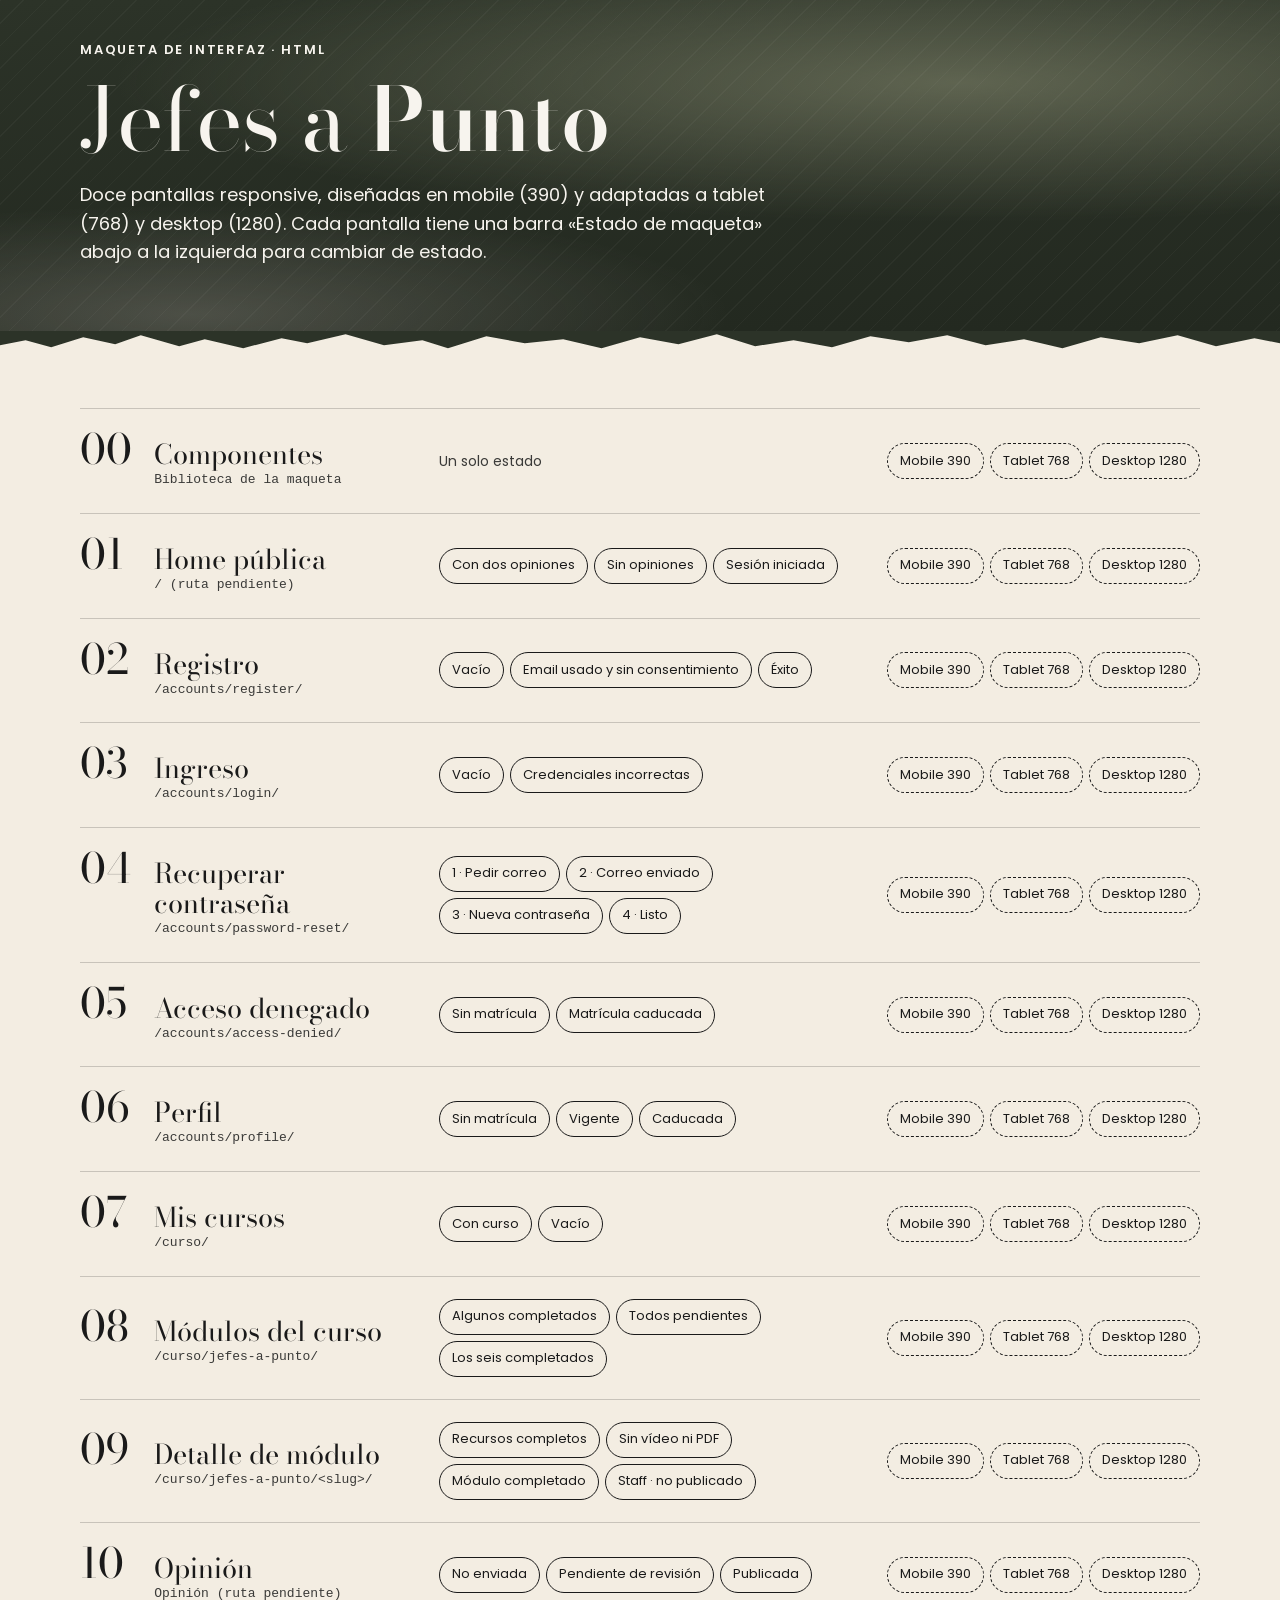
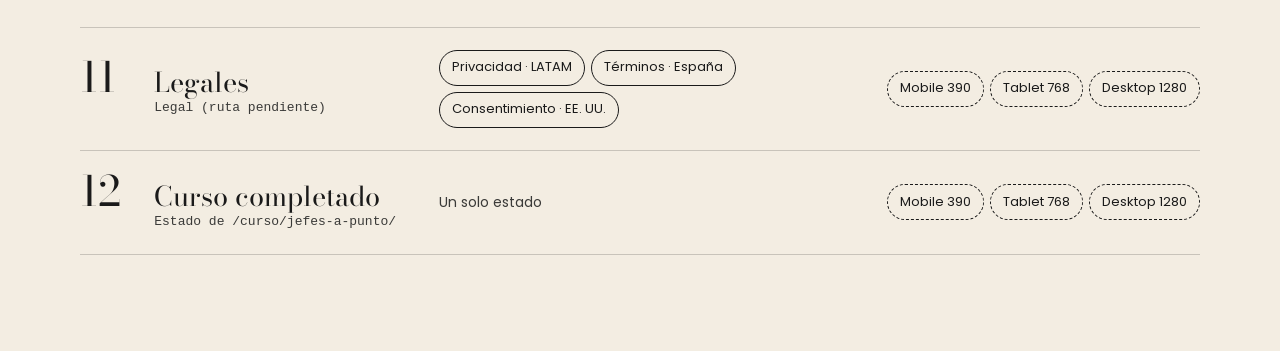
==== index.html @ 15de5e73 "maqueta inicial proyecto sumaclaridad" ====
<!doctype html>
<html lang="es">
<head>
  <meta charset="utf-8">
  <meta name="viewport" content="width=device-width, initial-scale=1">
  <title>Índice de maquetas · Jefes a Punto</title>
  <link rel="preconnect" href="https://fonts.googleapis.com">
  <link rel="preconnect" href="https://fonts.gstatic.com" crossorigin>
  <link rel="stylesheet" href="https://fonts.googleapis.com/css2?family=Bodoni+Moda:ital,opsz,wght@0,6..96,400;0,6..96,600;1,6..96,400&family=Poppins:wght@400;600&display=swap">
  <link rel="stylesheet" href="css/styles.css">
  <script src="js/app.js" defer></script>
</head>
<body>
  <main id="main">
    <section class="hero on-dark">
      <div class="hero__media" aria-hidden="true"></div>
      <div class="container" style="padding-block:40px 64px">
        <p class="eyebrow">Maqueta de interfaz · HTML</p>
        <h1 class="display display--l">Jefes a <span class="w600">Punto</span></h1>
        <p class="lead" style="margin-top:18px">Doce pantallas responsive, diseñadas en mobile (390) y adaptadas a tablet (768) y desktop (1280). Cada pantalla tiene una barra «Estado de maqueta» abajo a la izquierda para cambiar de estado.</p>
      </div>
    </section>
    <div class="tear" style="--from:var(--exhibicion);--to:var(--papel)" aria-hidden="true"></div>

    <section class="band band--tight band--papel" style="padding-bottom:96px">
      <div class="container">
        <ol class="idx-screens" id="screens"></ol>
      </div>
    </section>
  </main>

  <script>
    document.addEventListener('DOMContentLoaded', function () {
      var list = document.getElementById('screens');
      var widths = [['390', 'Mobile'], ['768', 'Tablet'], ['1280', 'Desktop']];
      list.innerHTML = window.JAP.SCREENS.map(function (s) {
        var states = s.states.map(function (st) {
          return '<a class="idx-chip" href="' + s.file + '?estado=' + st[0] + '">' + st[1] + '</a>';
        }).join('');
        var extra = (s.links || []).map(function (l) {
          return '<a class="idx-chip" href="' + s.file + l[0] + '">' + l[1] + '</a>';
        }).join('');
        var previews = widths.map(function (w) {
          return '<a class="idx-chip idx-chip--dev" href="preview.html?p=' + encodeURIComponent(s.file) + '&w=' + w[0] + '">' + w[1] + ' ' + w[0] + '</a>';
        }).join('');
        return '<li class="idx-screen">' +
          '<div class="idx-screen__head"><span class="idx-screen__num">' + s.n + '</span>' +
          '<div><h2 class="idx-screen__name"><a href="' + s.file + '">' + s.name + '</a></h2>' +
          '<p class="idx-screen__route" style="margin:0">' + s.route.replace(/</g, '&lt;') + '</p></div></div>' +
          '<div class="idx-links" aria-label="Estados">' + (states + extra || '<span class="meta">Un solo estado</span>') + '</div>' +
          '<div class="idx-links" aria-label="Vista por anchura">' + previews + '</div>' +
          '</li>';
      }).join('');
    });
  </script>
</body>
</html>
---- css/styles.css ----
/* ==========================================================================
   Jefes a Punto — maqueta de interfaz
   Mobile first: base 390 px (360 útiles) · tablet ≥768 px · desktop ≥1280 px
   ========================================================================== */

:root {
  /* Color (brief 3.2) */
  --papel: #F3EDE2;
  --granite: #8A8E73;
  --silver: #B5B7A9;
  --silk: #B7B1A9;
  --tinta: #1A1A1A;
  --tinta-suave: #3A3A38;
  --exhibicion: #2C3328;
  --blanco: #F7F4EE;

  /* Tipo: display serif de alto contraste + Poppins. Bodoni Moda sustituye a Erotique si no está instalada. */
  --f-display: "Erotique", "Bodoni Moda", "Didot", "Bodoni 72", serif;
  --f-ui: "Poppins", system-ui, -apple-system, "Segoe UI", sans-serif;

  --max: 1120px;
  --gutter: 15px;
  --measure: 65ch;
  --radius: 14px;
  --radius-lg: 22px;

  /* Borde de papel rasgado (separador de bandas) */
  --tear-path: polygon(0 14px, 2% 9px, 4% 16px, 6.5% 6px, 9% 13px, 11% 4px, 14% 15px, 16% 8px, 19% 17px, 22% 7px, 24% 12px, 27% 3px, 30% 14px, 33% 9px, 35% 17px, 38% 5px, 41% 12px, 44% 8px, 47% 17px, 50% 6px, 53% 13px, 56% 3px, 59% 15px, 62% 9px, 65% 16px, 68% 5px, 71% 11px, 74% 4px, 77% 14px, 80% 8px, 83% 17px, 86% 6px, 89% 12px, 92% 4px, 95% 15px, 98% 7px, 100% 12px, 100% 100%, 0 100%);

  /* Lámina de papel rasgado en los cuatro lados (menú) */
  --paper-path: polygon(0% 1.5%, 5% 0.4%, 9% 1.8%, 14% 0.2%, 20% 1.2%, 26% 0%, 31% 1.6%, 37% 0.5%, 43% 1.4%, 50% 0.1%, 56% 1.7%, 62% 0.6%, 68% 1.3%, 74% 0%, 80% 1.5%, 86% 0.3%, 92% 1.6%, 97% 0.4%, 100% 1.2%, 98.5% 6%, 100% 11%, 98% 17%, 99.6% 23%, 98.2% 30%, 100% 37%, 98.6% 44%, 99.8% 51%, 98% 58%, 99.5% 65%, 98.4% 72%, 100% 79%, 98.2% 86%, 99.7% 93%, 98.8% 98.6%, 95% 99.4%, 89% 100%, 83% 98.6%, 77% 99.8%, 70% 98.8%, 64% 100%, 57% 98.7%, 51% 99.7%, 45% 98.5%, 38% 100%, 32% 98.9%, 25% 99.6%, 19% 98.4%, 12% 100%, 6% 98.8%, 0% 99.5%, 1.4% 93%, 0% 87%, 1.8% 80%, 0.3% 73%, 1.5% 66%, 0% 59%, 1.7% 52%, 0.4% 45%, 1.6% 38%, 0% 31%, 1.3% 24%, 0.2% 17%, 1.8% 10%, 0.5% 5%);
}

@media (min-width: 768px) { :root { --gutter: 32px; } }
@media (min-width: 1280px) { :root { --gutter: 48px; } }

/* ---------- Base ---------- */

*, *::before, *::after { box-sizing: border-box; }
html { -webkit-text-size-adjust: 100%; scroll-behavior: smooth; }
body {
  margin: 0;
  font-family: var(--f-ui);
  font-size: 16px;
  line-height: 1.6;
  color: var(--tinta);
  background: var(--papel);
  -webkit-font-smoothing: antialiased;
  text-rendering: optimizeLegibility;
}
body.is-locked { overflow: hidden; }
img, svg { display: block; max-width: 100%; }
a { color: inherit; text-underline-offset: 4px; }
[hidden] { display: none !important; }
h1, h2, h3, h4 { margin: 0; font-weight: 400; }
p { margin: 0 0 1em; }
p:last-child { margin-bottom: 0; }
ul, ol { margin: 0; padding: 0; }
button, input, select, textarea { font: inherit; color: inherit; }
strong { font-weight: 600; }

:focus-visible { outline: 3px solid var(--tinta); outline-offset: 3px; border-radius: 4px; }
.on-dark :focus-visible { outline-color: var(--blanco); }
h1[tabindex="-1"]:focus { outline: none; }

.sr-only {
  position: absolute !important; width: 1px; height: 1px; padding: 0; margin: -1px;
  overflow: hidden; clip: rect(0 0 0 0); white-space: nowrap; border: 0;
}

.skip-link {
  position: absolute; left: 12px; top: -120px; z-index: 300;
  background: var(--tinta); color: var(--blanco); padding: 12px 18px;
  border-radius: 10px; font-weight: 600; text-decoration: none;
}
.skip-link:focus { top: 12px; }

.container { width: min(100% - 2 * var(--gutter), var(--max)); margin-inline: auto; }
.container--narrow { --max: 480px; }
.container--text { --max: 760px; }

/* ---------- Tipografía ---------- */

.display {
  font-family: var(--f-display);
  font-weight: 400;
  line-height: .95;
  letter-spacing: -.005em;
  font-optical-sizing: auto;
}
.display--xl { font-size: clamp(3.4rem, 18.5vw, 5.5rem); line-height: .92; }
.nowrap { white-space: nowrap; }
.display--l { font-size: clamp(2.5rem, 11.5vw, 3.25rem); line-height: 1; }
.display--m { font-size: clamp(2.1rem, 9vw, 2.6rem); line-height: 1.05; }
.display--s { font-size: 1.6rem; line-height: 1.15; }
.display .w600, .display strong { font-weight: 600; }

@media (max-width: 767px) {
  .display--fit { font-size: clamp(2.6rem, 14.5vw, 4.5rem); }
}
@media (min-width: 768px) {
  .display--xl { font-size: 7.25rem; }
  .display--l { font-size: 4.25rem; }
  .display--m { font-size: 3.25rem; }
  .display--s { font-size: 1.9rem; }
}
@media (min-width: 1280px) {
  .display--xl { font-size: 10.5rem; }
  .display--l { font-size: 5.5rem; }
  .display--m { font-size: 4rem; }
}

.eyebrow {
  display: block;
  font-size: 13px; font-weight: 600; letter-spacing: .14em; text-transform: uppercase;
  margin-bottom: 14px;
}
.lead { font-size: 17px; line-height: 1.6; max-width: var(--measure); }
@media (min-width: 768px) { .lead { font-size: 18px; } }
.meta { font-size: 14px; color: var(--tinta-suave); }
.on-dark .meta { color: rgba(247, 244, 238, .82); }
.prose { max-width: var(--measure); }
.prose p { margin-bottom: 1.1em; }
.prose h3 { font-weight: 600; font-size: 18px; margin: 1.6em 0 .5em; }

/* ---------- Bandas ---------- */

.band { padding-block: 56px; }
.band--tight { padding-block: 32px; }
@media (min-width: 768px) { .band { padding-block: 80px; } .band--tight { padding-block: 40px; } }
@media (min-width: 1280px) { .band { padding-block: 112px; } .band--tight { padding-block: 48px; } }
.band--papel { background: var(--papel); }
.band--granite { background: var(--granite); }
.band--silk { background: var(--silk); }
.band--silver { background: var(--silver); }
.band--dark { background: var(--exhibicion); color: var(--blanco); }

.tear { position: relative; z-index: 1; height: 24px; margin-bottom: -1px; background: var(--from, var(--papel)); pointer-events: none; }
.tear::after { content: ""; position: absolute; inset: 0 0 -2px; background: var(--to, var(--papel)); clip-path: var(--tear-path); }
@media (min-width: 768px) { .tear { height: 30px; } }

.section-head { margin-bottom: 32px; display: grid; gap: 12px; }
.section-head--center { text-align: center; justify-items: center; }
.section-head--center .lead { margin-inline: auto; }
@media (min-width: 1280px) { .section-head { margin-bottom: 56px; } }

/* ---------- Cabecera ---------- */

.site-header { background: var(--papel); color: var(--tinta); position: relative; z-index: 20; }
.site-header--dark { background: var(--exhibicion); color: var(--blanco); }
.site-header__inner { display: flex; align-items: center; justify-content: space-between; gap: 16px; min-height: 68px; }

.brand {
  display: inline-flex; align-items: center; gap: 10px; min-height: 44px;
  text-decoration: none; font-family: var(--f-display); font-size: 1.4rem; line-height: 1; margin: 0;
}
.brand__mark {
  width: 32px; height: 32px; border-radius: 50%; border: 1px solid currentColor;
  display: grid; place-items: center; font-size: 1.05rem; font-weight: 600;
}

.site-nav { display: none; }
.site-nav__list { display: flex; align-items: center; gap: 4px; list-style: none; }
.site-nav__link {
  display: inline-flex; align-items: center; min-height: 44px; padding: 0 14px;
  font-size: 15px; text-decoration: none; border-radius: 10px;
}
.site-nav__link:hover { text-decoration: underline; text-underline-offset: 8px; text-decoration-thickness: 1px; }
.site-nav__link[aria-current="page"] { font-weight: 600; text-decoration: underline; text-underline-offset: 8px; text-decoration-thickness: 1px; }
.site-nav__link--cta { background: var(--tinta); color: var(--blanco); font-weight: 600; padding: 0 20px; margin-left: 8px; }
.site-nav__link--cta:hover { text-decoration: none; background: var(--tinta-suave); }
.site-header--dark .site-nav__link--cta { background: var(--blanco); color: var(--tinta); }

.menu-toggle {
  display: inline-flex; align-items: center; gap: 10px; min-height: 44px; padding: 0 16px;
  border: 1px solid currentColor; border-radius: 999px; background: transparent;
  font-size: 15px; font-weight: 600; cursor: pointer;
}
.menu-toggle__icon { width: 18px; height: 9px; border-top: 1.5px solid currentColor; border-bottom: 1.5px solid currentColor; }

@media (min-width: 768px) {
  .site-nav { display: block; }
  .menu-toggle { display: none; }
}

/* ---------- Lámina (menú y módulos) ---------- */

.sheet {
  position: fixed; inset: 0; z-index: 100;
  background: var(--silver);
  display: flex; align-items: stretch; justify-content: center;
  padding: 6px;
  animation: sheet-in .22s ease-out;
}
@keyframes sheet-in { from { opacity: 0; transform: translateY(8px); } to { opacity: 1; transform: none; } }
@media (prefers-reduced-motion: reduce) { .sheet { animation: none; } }

.sheet__paper {
  width: 100%; max-width: 460px; display: flex;
  background: var(--papel); clip-path: var(--paper-path);
  padding: 20px 16px;
}
.sheet__inner {
  flex: 1; overflow-y: auto;
  border: 1px solid var(--tinta); border-radius: 30px;
  padding: 10px 20px 28px;
  display: flex; flex-direction: column; align-items: center; text-align: center;
}
.sheet__inner--left { align-items: stretch; }
.sheet__close {
  align-self: center; flex: none;
  width: 48px; height: 48px; display: grid; place-items: center;
  border: 0; border-radius: 50%; background: transparent; cursor: pointer; margin-bottom: 12px;
}
.sheet__divider {
  display: flex; align-items: center; gap: 14px; width: 100%;
  font-family: var(--f-display); font-size: 1.2rem; margin: 22px 0 6px;
}
.sheet__divider::before, .sheet__divider::after { content: ""; flex: 1; height: 1px; background: var(--tinta); }
.sheet__user { font-size: 14px; color: var(--tinta-suave); margin: 0; }
.sheet__sub { font-size: 14px; color: var(--tinta-suave); text-align: center; margin: 0 0 8px; }
.sheet-list { list-style: none; width: 100%; display: grid; gap: 2px; margin-top: 16px; }
.sheet-link {
  display: flex; align-items: center; justify-content: center; gap: 14px; min-height: 60px;
  text-decoration: none; font-family: var(--f-display); font-size: 1.9rem; line-height: 1.1;
}
.sheet-list li:nth-child(even) .sheet-link { flex-direction: row-reverse; }
.sheet-link__pill { flex: none; width: 46px; height: 28px; border-radius: 999px; background: var(--c, var(--granite)); }
.sheet-link[aria-current="page"] span:last-child { text-decoration: underline; text-underline-offset: 8px; text-decoration-thickness: 1px; }
.sheet__foot { margin-top: auto; padding-top: 28px; font-size: 15px; }
.sheet__foot a { display: inline-flex; align-items: center; min-height: 44px; }

.sheet-mods { list-style: none; display: grid; gap: 4px; margin-top: 12px; text-align: left; }
.sheet-mod {
  display: grid; grid-template-columns: 46px 1fr auto; gap: 12px; align-items: center;
  min-height: 64px; padding: 8px 12px; border-radius: 16px; text-decoration: none;
}
.sheet-mod:hover { background: rgba(138, 142, 115, .2); }
.sheet-mod[aria-current="page"] { background: var(--tinta); color: var(--blanco); }
.sheet-mod__num { font-family: var(--f-display); font-size: 1.7rem; line-height: 1; }
.sheet-mod__title { font-size: 15px; line-height: 1.35; }
.sheet-mod__here { display: block; font-size: 13px; font-weight: 600; letter-spacing: .08em; text-transform: uppercase; opacity: .85; }
.status-dot {
  width: 28px; height: 28px; border-radius: 50%; border: 1px solid currentColor;
  display: grid; place-items: center;
}
.status-dot--done { background: var(--granite); border-color: var(--granite); color: var(--tinta); }

@media (min-width: 768px) {
  .sheet { background: rgba(44, 51, 40, .62); align-items: center; padding: 32px; }
  .sheet__paper { max-height: calc(100dvh - 64px); padding: 24px 20px; }
}

/* ---------- Segmentado (idioma, ámbito, pestañas) ---------- */

.segmented { display: inline-flex; gap: 2px; padding: 3px; border: 1px solid currentColor; border-radius: 999px; }
.segmented__btn {
  min-width: 52px; min-height: 44px; padding: 0 16px; border: 0; border-radius: 999px;
  background: transparent; font-size: 14px; font-weight: 600; cursor: pointer;
}
.segmented__btn[aria-pressed="true"] { background: var(--tinta); color: var(--blanco); }
.on-dark .segmented__btn[aria-pressed="true"] { background: var(--blanco); color: var(--tinta); }

.tabs { display: flex; flex-wrap: wrap; gap: 8px; }
.tab {
  display: inline-flex; align-items: center; min-height: 44px; padding: 0 18px;
  border: 1px solid var(--tinta); border-radius: 999px; background: transparent;
  font-size: 14px; font-weight: 600; text-decoration: none; cursor: pointer;
}
.tab[aria-pressed="true"] { background: var(--tinta); color: var(--blanco); }

/* ---------- Botones ---------- */

.btn {
  display: inline-flex; align-items: center; justify-content: center; gap: 10px;
  min-height: 52px; padding: 12px 26px;
  border: 1px solid transparent; border-radius: 10px;
  font: 600 15px/1.2 var(--f-ui); letter-spacing: .01em; text-decoration: none; text-align: center;
  cursor: pointer; transition: background-color .15s, color .15s, transform .15s;
}
.btn:active { transform: translateY(1px); }
.btn--primary { background: var(--tinta); color: var(--blanco); }
.btn--primary:hover { background: var(--tinta-suave); }
.btn--secondary { background: var(--granite); color: var(--tinta); }
.btn--secondary:hover { background: #7d816a; }
.btn--outline { background: transparent; color: var(--tinta); border-color: var(--tinta); }
.btn--outline:hover { background: var(--tinta); color: var(--blanco); }
.btn--light { background: var(--blanco); color: var(--tinta); }
.btn--light:hover { background: var(--papel); }
.btn--outline-light { background: transparent; color: var(--blanco); border-color: var(--blanco); }
.btn--outline-light:hover { background: var(--blanco); color: var(--tinta); }
.btn--sm { min-height: 44px; padding: 8px 18px; font-size: 14px; }
.btn--block { width: 100%; }
.btn:disabled, .btn[aria-disabled="true"] {
  background: var(--silver); color: rgba(26, 26, 26, .5); border-color: transparent;
  cursor: not-allowed; transform: none;
}

.btn-row { display: flex; flex-direction: column; gap: 12px; }
.btn-row .btn { width: 100%; }
@media (min-width: 768px) {
  .btn-row { flex-direction: row; flex-wrap: wrap; }
  .btn-row .btn { width: auto; }
}

.link-btn {
  display: inline-flex; align-items: center; min-height: 44px; padding: 0;
  border: 0; background: none; font-weight: 600; text-decoration: underline; cursor: pointer;
}

/* ---------- Badges ---------- */

.badge {
  display: inline-flex; align-items: center; gap: 7px; padding: 4px 12px 4px 10px;
  border: 1px solid transparent; border-radius: 999px;
  font: 600 13px/1.4 var(--f-ui); white-space: nowrap; color: var(--tinta);
}
.badge::before { content: ""; width: 8px; height: 8px; border-radius: 50%; background: currentColor; flex: none; }

.badge--vigente { background: var(--granite); }
.badge--caducada { background: var(--silk); }
.badge--caducada::before { background: transparent; border: 1.5px solid currentColor; width: 9px; height: 9px; }
.badge--sin-acceso { background: var(--silver); }
.badge--sin-acceso::before { width: 10px; height: 2px; border-radius: 1px; }
.badge--completado { background: var(--tinta); color: var(--blanco); }
.badge--completado::before {
  width: 10px; height: 6px; border-radius: 0; background: none;
  border: solid currentColor; border-width: 0 0 2px 2px; transform: rotate(-45deg) translate(1px, -1px);
}
.badge--pendiente { background: transparent; border-color: var(--tinta-suave); }
.badge--pendiente::before { background: transparent; border: 1.5px solid currentColor; }
.badge--no-publicado { background: transparent; border: 1px dashed var(--tinta); }
.badge--no-publicado::before { width: 10px; height: 2px; border-radius: 1px; }
.badge--en-revision { background: var(--silk); }
.badge--en-revision::before { background: conic-gradient(currentColor 0 50%, transparent 0); border: 1.5px solid currentColor; }
.badge--publicada { background: var(--granite); }
.badge--publicada::before {
  width: 10px; height: 6px; border-radius: 0; background: none;
  border: solid currentColor; border-width: 0 0 2px 2px; transform: rotate(-45deg) translate(1px, -1px);
}
.on-dark .badge--pendiente { color: var(--blanco); border-color: rgba(247, 244, 238, .7); }
.on-dark .badge--completado { background: var(--blanco); color: var(--tinta); }
.on-dark .badge--no-publicado { color: var(--blanco); border-color: var(--blanco); }

/* ---------- Formularios ---------- */

.field { display: grid; gap: 6px; margin-bottom: 22px; }
.field > label, .field__label { font-weight: 600; font-size: 15px; }
.optional { font-weight: 400; color: var(--tinta-suave); }
.field__help { font-size: 14px; color: var(--tinta-suave); margin: 0; }
.field__error {
  display: flex; gap: 8px; align-items: flex-start; margin: 2px 0 0;
  font-size: 14px; font-weight: 600; color: var(--tinta);
}
.field__error::before {
  content: "!"; flex: none; width: 20px; height: 20px; margin-top: 1px; border-radius: 50%;
  background: var(--tinta); color: var(--blanco); font-size: 12px; display: grid; place-items: center;
}

.input {
  width: 100%; min-height: 50px; padding: 12px 14px;
  background: var(--blanco); border: 1px solid var(--granite); border-radius: 10px;
  font-size: 16px; line-height: 1.4;
}
.input:hover { border-color: var(--tinta-suave); }
.input:focus-visible { outline: 3px solid var(--tinta); outline-offset: 1px; border-color: var(--tinta); }
.input:disabled { background: var(--papel); color: var(--tinta-suave); cursor: not-allowed; }
textarea.input { min-height: 160px; resize: vertical; }
.input--select {
  appearance: none; -webkit-appearance: none; padding-right: 42px; cursor: pointer;
  background-image: url("data:image/svg+xml,%3Csvg xmlns='http://www.w3.org/2000/svg' width='14' height='9' fill='none' stroke='%231A1A1A' stroke-width='1.5'%3E%3Cpath d='M1 1l6 6 6-6'/%3E%3C/svg%3E");
  background-repeat: no-repeat; background-position: right 16px center;
}
.field--error .input { border: 2px solid var(--tinta); background-color: #fff; }

.phone { display: grid; grid-template-columns: 150px 1fr; gap: 8px; }
.password { position: relative; }
.password .input { padding-right: 96px; }
.password__toggle {
  position: absolute; right: 4px; top: 50%; transform: translateY(-50%);
  min-height: 44px; min-width: 44px; padding: 0 14px; border: 0; border-radius: 8px;
  background: transparent; font-size: 14px; font-weight: 600; text-decoration: underline; cursor: pointer;
}

.check { display: flex; gap: 14px; align-items: flex-start; min-height: 44px; padding: 8px 0; cursor: pointer; font-size: 15px; }
.check input {
  appearance: none; -webkit-appearance: none; flex: none; margin: 1px 0 0;
  width: 26px; height: 26px; border: 1.5px solid var(--tinta); border-radius: 7px;
  background: var(--blanco); display: grid; place-items: center; cursor: pointer;
}
.check input:checked { background: var(--tinta); }
.check input:checked::after {
  content: ""; width: 7px; height: 12px; border: solid var(--blanco); border-width: 0 2px 2px 0;
  transform: translateY(-1px) rotate(45deg);
}
.field--error .check input { border-width: 2.5px; }

.form-actions { margin-top: 30px; display: grid; gap: 12px; }
.note {
  display: flex; gap: 12px; align-items: flex-start;
  font-size: 14px; color: var(--tinta-suave); margin-top: 16px;
}
.note::before {
  content: "i"; flex: none; width: 22px; height: 22px; border-radius: 50%;
  border: 1px solid currentColor; display: grid; place-items: center;
  font-family: var(--f-display); font-weight: 600; font-size: 14px; margin-top: 1px;
}
.note--box { background: var(--blanco); border-radius: var(--radius); padding: 14px 16px; border: 1px solid rgba(26, 26, 26, .08); }

.alert {
  background: var(--blanco); border-radius: var(--radius); padding: 16px 18px;
  box-shadow: inset 4px 0 0 var(--tinta); margin-bottom: 24px; font-size: 15px;
}
.alert:focus { outline: 3px solid var(--tinta); outline-offset: 2px; }
.alert__title { font-weight: 600; margin-bottom: 6px; }
.alert ul { padding-left: 20px; display: grid; gap: 2px; }
.alert a { font-weight: 600; }

/* ---------- Mensaje de sistema ---------- */

.sysmsg { border-bottom: 1px solid rgba(26, 26, 26, .12); }
.sysmsg--success { background: var(--granite); }
.sysmsg--info { background: var(--silk); }
.sysmsg--error { background: var(--blanco); box-shadow: inset 4px 0 0 var(--tinta); }
.sysmsg__inner { display: flex; align-items: center; gap: 12px; padding-block: 10px; }
.sysmsg__icon {
  flex: none; width: 28px; height: 28px; border-radius: 50%;
  background: var(--tinta); color: var(--blanco); display: grid; place-items: center; font-weight: 600; font-size: 14px;
}
.sysmsg__text { flex: 1; margin: 0; font-size: 15px; }
.sysmsg__close {
  flex: none; width: 44px; height: 44px; border: 0; border-radius: 50%; background: transparent;
  display: grid; place-items: center; cursor: pointer;
}
.sysmsg__close svg { width: 18px; height: 18px; }

/* ---------- Marcadores de contenido pendiente ---------- */

.ph {
  position: relative; overflow: hidden; background: var(--ph-bg, var(--silk));
  display: flex; align-items: flex-end; justify-content: flex-start;
}
.ph::before {
  content: ""; position: absolute; inset: 0;
  background: repeating-linear-gradient(135deg, rgba(26, 26, 26, .06) 0 1px, transparent 1px 14px);
}
.ph__label, .ph-tag {
  position: relative; margin: 14px; padding: 4px 12px; border-radius: 999px;
  background: var(--blanco); color: var(--tinta); font-size: 13px; font-weight: 600;
}
.pending-tag {
  display: inline-flex; align-items: center; gap: 8px; padding: 4px 12px; border-radius: 999px;
  background: var(--silk); color: var(--tinta); font-size: 13px; font-weight: 600; margin-bottom: 14px;
}
.pending-tag::before { content: ""; width: 7px; height: 7px; border-radius: 50%; border: 1.5px solid currentColor; }
.skeleton { display: grid; gap: 12px; margin: 18px 0; }
.skeleton span { display: block; height: 10px; border-radius: 6px; background: var(--silver); opacity: .7; }
.skeleton span:nth-child(3n) { width: 82%; }
.skeleton span:nth-child(4n) { width: 64%; }

.mock-note {
  border: 1px dashed var(--tinta-suave); border-radius: 12px; padding: 10px 14px;
  font-size: 13px; color: var(--tinta-suave); background: rgba(247, 244, 238, .55); max-width: var(--measure);
}
.mock-note::before { content: "Nota de maqueta · "; font-weight: 600; }
.on-dark .mock-note { border-color: rgba(247, 244, 238, .6); color: var(--blanco); background: rgba(0, 0, 0, .16); }

/* ---------- Tarjetas genéricas ---------- */

.card {
  background: var(--blanco); border-radius: var(--radius-lg); padding: 22px;
  border: 1px solid rgba(26, 26, 26, .07);
}
@media (min-width: 768px) { .card { padding: 32px; } }
.card__head { display: flex; flex-wrap: wrap; align-items: center; justify-content: space-between; gap: 10px 16px; margin-bottom: 16px; }
.card__title { font-family: var(--f-display); font-size: 1.7rem; line-height: 1.1; }
@media (min-width: 768px) { .card__title { font-size: 2rem; } }
.stack > * + * { margin-top: var(--s, 24px); }

/* ---------- Home: portada ---------- */

.hero { position: relative; isolation: isolate; overflow: hidden; background: var(--exhibicion); color: var(--blanco); }
.hero__media, .finale__media { position: absolute; inset: 0; z-index: -1; }
.hero__media {
  background:
    radial-gradient(110% 70% at 75% 25%, rgba(138, 142, 115, .55), transparent 60%),
    radial-gradient(70% 55% at 15% 95%, rgba(183, 177, 169, .28), transparent 60%),
    linear-gradient(180deg, #2C3328 0%, #232920 100%);
}
.hero__media::after, .finale__media::after {
  content: ""; position: absolute; inset: 0;
  background: repeating-linear-gradient(135deg, rgba(247, 244, 238, .035) 0 1px, transparent 1px 16px);
}
.hero .ph-tag, .finale .ph-tag { position: absolute; right: var(--gutter); bottom: 8px; margin: 0; z-index: 1; opacity: .9; }

.hero__inner { display: grid; gap: 22px; padding-block: 8px 72px; }
.hero__meta {
  display: grid; grid-template-columns: 1fr 1fr; gap: 12px 16px; margin: 0;
  padding-top: 14px; border-top: 1px solid rgba(247, 244, 238, .28); font-size: 13px;
}
.hero__meta div { display: grid; }
.hero__meta dt { opacity: .78; }
.hero__meta dd { margin: 0; font-weight: 600; }
.hero__title { margin-top: 28px; }
.hero__title-line { display: block; }
.hero__lead { font-size: 17px; max-width: 34ch; margin: 0; }
.hero__hello { margin: 0; }
.hero__actions { margin-top: 8px; }

@media (min-width: 768px) {
  .hero__inner { padding-block: 16px 96px; gap: 28px; }
  .hero__meta { grid-template-columns: repeat(4, 1fr); }
  .hero__lead { font-size: 19px; }
}
@media (min-width: 1280px) {
  .hero__inner {
    grid-template-columns: 1fr 360px;
    grid-template-areas: "meta meta" "hello lead" "title title" "actions actions";
    padding-block: 24px 120px; column-gap: 48px;
  }
  .hero__meta { grid-area: meta; }
  .hero__hello { grid-area: hello; align-self: end; }
  .hero__lead { grid-area: lead; margin-top: 40px; }
  .hero__title { grid-area: title; margin-top: 0; }
  .hero__title-line { display: inline; }
  .hero__actions { grid-area: actions; }
}

/* ---------- Home: sobre el curso ---------- */

.about { display: grid; gap: 40px; }
.title-pill {
  display: inline-block; width: 1.1em; height: .62em; border-radius: 999px; vertical-align: .04em;
  background: var(--granite);
  background-image: repeating-linear-gradient(135deg, rgba(26, 26, 26, .12) 0 1px, transparent 1px 6px);
}
.about__text { margin-top: 24px; }
.facts {
  list-style: none; display: grid; grid-template-columns: 1fr 1fr; gap: 1px; margin-top: 32px;
  background: var(--silver); border: 1px solid var(--silver); border-radius: 18px; overflow: hidden;
}
.fact { background: var(--papel); padding: 18px 16px; display: grid; gap: 6px; align-content: start; }
.fact--wide { grid-column: 1 / -1; display: flex; align-items: center; gap: 16px; }
.fact__value { font-family: var(--f-display); font-size: 2.4rem; line-height: 1; }
.fact__label { font-size: 14px; line-height: 1.4; }
.arch {
  aspect-ratio: 4 / 5; width: min(100%, 300px); margin-inline: auto;
  border-radius: 999px 999px 22px 22px; --ph-bg: var(--granite);
}
@media (min-width: 768px) {
  .facts { grid-template-columns: repeat(4, 1fr); }
  .fact { padding: 22px 20px; }
}
@media (min-width: 1280px) {
  .about { grid-template-columns: 1.25fr .75fr; gap: 72px; align-items: center; }
  .arch { width: 100%; }
}

/* ---------- Home: cómo funciona ---------- */

.scroll {
  position: relative; border-radius: 22px; padding: 28px 20px;
  background: linear-gradient(100deg, var(--silk) 0%, var(--papel) 12%, var(--papel) 88%, var(--silk) 100%);
  box-shadow: 0 22px 44px -26px rgba(26, 26, 26, .6);
}
.steps { list-style: none; display: grid; }
.step { position: relative; display: grid; grid-template-columns: 52px 1fr; align-content: start; gap: 16px; padding-bottom: 28px; }
.step:last-child { padding-bottom: 0; }
.step:not(:last-child)::before {
  content: ""; position: absolute; left: 26px; top: 60px; bottom: 6px; border-left: 1px dashed var(--tinta);
}
.step__num {
  width: 52px; height: 52px; border-radius: 12px; background: var(--granite);
  display: grid; place-items: center; font-family: var(--f-display); font-size: 1.5rem;
}
.step__title { font-weight: 600; font-size: 17px; margin-bottom: 4px; font-family: var(--f-ui); }
.step__text { font-size: 15px; color: var(--tinta-suave); margin: 0; }
.step__foot { font-size: 13px; margin: 14px 0 0; padding-top: 8px; border-top: 1px solid rgba(26, 26, 26, .35); }
.step:first-child .step__foot { border-top: 2px solid var(--tinta); }

@media (min-width: 768px) {
  .scroll { padding: 36px 32px; }
  .steps { grid-template-columns: 1fr 1fr; gap: 32px 40px; }
  .step { padding-bottom: 0; }
  .step:not(:last-child)::before { display: none; }
}
@media (min-width: 1280px) {
  .scroll { padding: 44px 48px; }
  .steps { grid-template-columns: repeat(4, 1fr); gap: 32px; }
  .step { grid-template-columns: 1fr; gap: 14px; }
}

/* ---------- Lista editorial de módulos ---------- */

.exhibit-head { display: grid; gap: 18px; margin-bottom: 32px; }
.exhibit-head__text { max-width: 40ch; margin: 0; }
@media (min-width: 1280px) {
  .exhibit-head { grid-template-columns: 1fr 340px; align-items: end; margin-bottom: 64px; }
}

.module-list { list-style: none; border-top: 1px solid rgba(26, 26, 26, .2); }
.on-dark .module-list { border-color: rgba(247, 244, 238, .22); }
.module-row { border-bottom: 1px solid rgba(26, 26, 26, .2); }
.on-dark .module-row { border-color: rgba(247, 244, 238, .22); }
.module-row__link {
  display: grid; grid-template-columns: auto 1fr auto;
  grid-template-areas: "num head arrow" "num text arrow" "num badge arrow";
  column-gap: 16px; row-gap: 6px; align-items: center;
  padding: 22px 0; text-decoration: none;
}
.module-row__num { grid-area: num; align-self: start; min-width: 1.4em; font-family: var(--f-display); font-size: 2.6rem; line-height: .9; }
.module-row__head { grid-area: head; }
.module-row__title { display: block; font-size: 18px; line-height: 1.3; }
.module-row__sub { display: block; font-size: 13px; font-style: italic; opacity: .82; margin-top: 2px; }
.module-row__text { grid-area: text; font-size: 14px; line-height: 1.5; opacity: .88; }
.module-row__badge { grid-area: badge; justify-self: start; margin-top: 4px; }
.circle-arrow {
  grid-area: arrow; width: 52px; height: 52px; border: 1px solid currentColor; border-radius: 50%;
  display: grid; place-items: center; transition: background-color .2s, color .2s, transform .2s;
}
.module-row__link:hover .circle-arrow { background: var(--tinta); color: var(--blanco); transform: rotate(8deg); }
.on-dark .module-row__link:hover .circle-arrow { background: var(--blanco); color: var(--tinta); }
.module-row__link:hover .module-row__title { text-decoration: underline; text-underline-offset: 5px; text-decoration-thickness: 1px; }
.module-list--nobadge .module-row__link { grid-template-areas: "num head arrow" "num text arrow"; }

@media (min-width: 768px) {
  .module-row__link { padding: 28px 0; column-gap: 24px; }
  .module-row__num { font-size: 3.4rem; }
  .module-row__title { font-size: 22px; }
  .circle-arrow { width: 64px; height: 64px; }
}
@media (min-width: 1280px) {
  .module-row__link,
  .module-list--nobadge .module-row__link {
    grid-template-columns: 96px minmax(240px, 1fr) minmax(260px, 1.25fr) 150px 92px;
    grid-template-areas: "num head text badge arrow";
    padding: 34px 0; column-gap: 32px;
  }
  .module-list--nobadge .module-row__link { grid-template-columns: 96px minmax(240px, 1fr) minmax(260px, 1.25fr) 92px; grid-template-areas: "num head text arrow"; }
  .module-row__num { font-size: 4rem; align-self: center; }
  .module-row__title { font-size: 26px; }
  .module-row__text { font-size: 15px; }
  .module-row__badge { margin: 0; }
  .circle-arrow { width: 88px; height: 88px; justify-self: end; }
}

/* ---------- Opiniones ---------- */

.opinions { list-style: none; display: grid; gap: 16px; }
.opinion {
  background: var(--blanco); border-radius: var(--radius-lg); padding: 26px;
  display: flex; flex-direction: column; gap: 18px; border: 1px solid rgba(26, 26, 26, .06);
}
.opinion__quote { font-family: var(--f-display); font-size: 1.4rem; line-height: 1.35; margin: 0; }
.opinion__quote::before { content: "“"; display: block; font-size: 3.4rem; line-height: .7; margin-bottom: 6px; }
.opinion__who { display: flex; align-items: center; gap: 12px; font-size: 14px; margin-top: auto; }
.opinion__who strong { display: block; }
.avatar {
  flex: none; width: 44px; height: 44px; border-radius: 50%; background: var(--granite);
  display: grid; place-items: center; font-weight: 600; font-size: 15px;
}
@media (min-width: 768px) {
  .opinions { grid-template-columns: 1fr 1fr; gap: 24px; }
  .opinion { padding: 32px; }
  .opinion__quote { font-size: 1.6rem; }
}

/* ---------- FAQ ---------- */

.faq-layout { display: grid; gap: 32px; }
@media (min-width: 1280px) {
  .faq-layout { grid-template-columns: 380px 1fr; gap: 72px; align-items: start; }
  .faq-layout__head { position: sticky; top: 32px; }
}
.faq { display: grid; gap: 10px; }
.faq-item { background: var(--blanco); border-radius: 16px; border: 1px solid rgba(26, 26, 26, .08); }
.faq-item summary {
  list-style: none; display: flex; align-items: center; justify-content: space-between; gap: 16px;
  min-height: 64px; padding: 14px 18px; cursor: pointer; font-weight: 600; font-size: 16px; border-radius: 16px;
}
.faq-item summary::-webkit-details-marker { display: none; }
.faq-item__icon { position: relative; flex: none; width: 34px; height: 34px; border: 1px solid var(--tinta); border-radius: 50%; }
.faq-item__icon::before, .faq-item__icon::after {
  content: ""; position: absolute; left: 50%; top: 50%; width: 12px; height: 1.5px; background: var(--tinta);
  transform: translate(-50%, -50%);
}
.faq-item__icon::after { transform: translate(-50%, -50%) rotate(90deg); transition: transform .2s; }
.faq-item[open] .faq-item__icon { background: var(--tinta); }
.faq-item[open] .faq-item__icon::before, .faq-item[open] .faq-item__icon::after { background: var(--blanco); }
.faq-item[open] .faq-item__icon::after { transform: translate(-50%, -50%) rotate(0deg); }
.faq-item__body { padding: 0 18px 20px; color: var(--tinta-suave); max-width: var(--measure); }
@media (min-width: 768px) {
  .faq-item summary { padding: 18px 24px; font-size: 17px; }
  .faq-item__body { padding: 0 24px 24px; }
}

/* ---------- Cierre ---------- */

.finale { position: relative; isolation: isolate; overflow: hidden; background: var(--exhibicion); color: var(--blanco); text-align: center; }
.finale__media {
  background:
    radial-gradient(90% 70% at 30% 30%, rgba(183, 177, 169, .3), transparent 60%),
    radial-gradient(80% 70% at 85% 80%, rgba(138, 142, 115, .45), transparent 60%),
    linear-gradient(180deg, #232920, #2C3328);
}
.finale__inner { display: grid; grid-template-columns: minmax(0, 1fr); justify-items: center; gap: 28px; padding-block: 88px 104px; }
.finale__inner .btn { min-width: 220px; }
@media (min-width: 1280px) { .finale__inner { padding-block: 140px 150px; } }

.finale--granite { background: var(--granite); color: var(--tinta); }
.finale--granite .finale__media {
  background:
    radial-gradient(80% 60% at 20% 20%, rgba(243, 237, 226, .35), transparent 60%),
    radial-gradient(70% 70% at 90% 90%, rgba(44, 51, 40, .25), transparent 60%),
    var(--granite);
}
.finale--granite .finale__media::after { background: repeating-linear-gradient(135deg, rgba(26, 26, 26, .05) 0 1px, transparent 1px 16px); }

/* ---------- Ticket de certificado ---------- */

.ticket {
  --r: 9px; --g: 24px;
  display: grid; width: 100%; max-width: 640px; margin-inline: auto; text-align: left;
  background: var(--silk); color: var(--tinta); border-radius: 6px;
  -webkit-mask:
    radial-gradient(circle var(--r) at 0 50%, #0000 97%, #000) 0 0 / 51% var(--g) repeat-y,
    radial-gradient(circle var(--r) at 100% 50%, #0000 97%, #000) 100% 0 / 51% var(--g) repeat-y;
  mask:
    radial-gradient(circle var(--r) at 0 50%, #0000 97%, #000) 0 0 / 51% var(--g) repeat-y,
    radial-gradient(circle var(--r) at 100% 50%, #0000 97%, #000) 100% 0 / 51% var(--g) repeat-y;
}
.ticket-wrap { filter: drop-shadow(0 18px 26px rgba(26, 26, 26, .3)); width: 100%; }
.ticket__main { padding: 28px 30px; display: grid; gap: 8px; }
.ticket__divider { display: flex; align-items: center; gap: 12px; font-size: 14px; margin: 6px 0; }
.ticket__divider::before, .ticket__divider::after { content: ""; flex: 1; height: 1px; background: var(--tinta); }
.ticket__name { font-family: var(--f-display); font-size: 2rem; line-height: 1.1; margin: 0; }
.ticket__course { font-family: var(--f-display); font-size: 1.3rem; margin: 0; }
.ticket__stub {
  padding: 22px 30px 28px; border-top: 2px dashed rgba(26, 26, 26, .45);
  display: grid; gap: 10px; align-content: center;
}
.ticket__stub .btn { padding-inline: 16px; }
@media (min-width: 768px) {
  .ticket { grid-template-columns: 1fr 270px; max-width: 700px; }
  .ticket__main { padding: 34px 40px; }
  .ticket__stub { border-top: 0; border-left: 2px dashed rgba(26, 26, 26, .45); padding: 28px 32px; }
  .ticket__name { font-size: 2.5rem; }
}

/* ---------- Páginas interiores ---------- */

.page-hero { background: var(--exhibicion); color: var(--blanco); padding-block: 20px 36px; }
.page-hero .lead { margin-top: 14px; margin-bottom: 0; }
@media (min-width: 768px) { .page-hero { padding-block: 32px 52px; } }
@media (min-width: 1280px) { .page-hero { padding-block: 40px 64px; } }

.crumbs { list-style: none; display: flex; flex-wrap: wrap; align-items: center; gap: 2px 10px; font-size: 14px; margin-bottom: 18px; }
.crumbs li { display: inline-flex; align-items: center; gap: 10px; }
.crumbs li + li::before { content: "/"; opacity: .6; }
.crumbs a { display: inline-flex; align-items: center; min-height: 44px; }
.crumbs [aria-current] { opacity: .85; }

.auth { padding-block: 36px 72px; }
@media (min-width: 768px) { .auth { padding-block: 56px 96px; } }
.auth__foot { margin-top: 28px; text-align: center; font-size: 15px; }
.auth__foot a { font-weight: 600; display: inline-flex; align-items: center; min-height: 44px; }
.auth__row { display: flex; justify-content: flex-end; margin-top: -8px; margin-bottom: 8px; }
.auth__row a { font-size: 15px; font-weight: 600; display: inline-flex; align-items: center; min-height: 44px; }

.status-panel { display: grid; gap: 16px; justify-items: start; }
.status-panel__icon {
  width: 64px; height: 64px; border-radius: 50%; background: var(--granite);
  display: grid; place-items: center; font-family: var(--f-display); font-size: 1.8rem;
}
.status-panel__icon svg { width: 28px; height: 28px; }

/* Acceso denegado */
.denied { min-height: calc(100vh - 68px); display: grid; align-items: center; padding-block: 56px 80px; }
.denied__inner { display: grid; gap: 22px; }
.denied__inner .lead { margin: 0; }

/* Perfil */
.profile { display: grid; gap: 24px; }
.data-list { display: grid; margin: 0; }
.data-list > div { display: grid; gap: 2px; padding: 14px 0; border-bottom: 1px solid var(--silver); }
.data-list dt { font-size: 13px; font-weight: 600; letter-spacing: .06em; text-transform: uppercase; color: var(--tinta-suave); }
.data-list dd { margin: 0; overflow-wrap: anywhere; }
@media (min-width: 768px) { .data-list { grid-template-columns: 1fr 1fr; column-gap: 32px; } }
@media (min-width: 1280px) { .data-list { grid-template-columns: repeat(3, 1fr); } }

.inline-form { display: grid; gap: 12px; }
.inline-form .field { margin: 0; }
@media (min-width: 768px) { .inline-form { grid-template-columns: minmax(0, 320px) auto; align-items: end; } }

.settings { display: grid; gap: 24px; margin-top: 28px; padding-top: 24px; border-top: 1px solid var(--silver); }
@media (min-width: 1280px) { .settings { grid-template-columns: 1fr 1fr; gap: 48px; } }
.settings__title { font-weight: 600; font-size: 16px; margin-bottom: 6px; font-family: var(--f-ui); }

.status-line { display: flex; flex-wrap: wrap; align-items: center; gap: 10px 14px; margin-top: 18px; }

/* Tabla de matrículas: tarjetas apiladas en mobile, tabla desde tablet */
.rtable { width: 100%; border-collapse: collapse; }
.rtable caption { text-align: left; }
.rtable thead { position: absolute; width: 1px; height: 1px; overflow: hidden; clip: rect(0 0 0 0); }
.rtable tbody { display: grid; gap: 12px; }
.rtable tr { display: grid; gap: 12px; padding: 18px; border: 1px solid var(--silver); border-radius: 16px; background: var(--papel); }
.rtable td { display: flex; justify-content: space-between; align-items: center; gap: 12px; font-size: 15px; }
.rtable td::before { content: attr(data-label); font-size: 13px; font-weight: 600; color: var(--tinta-suave); }
.rtable td.rtable__action { display: block; padding-top: 4px; }
.rtable td.rtable__action::before { content: none; }
.rtable td.rtable__action .btn { width: 100%; }
.rtable td.rtable__course { font-family: var(--f-display); font-size: 1.5rem; }
.rtable td.rtable__course::before { content: none; }
@media (min-width: 768px) {
  .rtable thead { position: static; width: auto; height: auto; overflow: visible; clip: auto; }
  .rtable tbody { display: table-row-group; }
  .rtable tr { display: table-row; padding: 0; border: 0; background: none; }
  .rtable th { text-align: left; font-size: 13px; font-weight: 600; letter-spacing: .06em; text-transform: uppercase; color: var(--tinta-suave); padding: 0 12px 12px 0; border-bottom: 1px solid var(--tinta); }
  .rtable td { display: table-cell; padding: 18px 12px 18px 0; border-bottom: 1px solid var(--silver); vertical-align: middle; }
  .rtable td::before { content: none; }
  .rtable td.rtable__action { display: table-cell; text-align: right; padding-right: 0; }
  .rtable td.rtable__action .btn { width: auto; }
}

/* Mis cursos */
.course-card {
  display: grid; overflow: hidden; background: var(--blanco);
  border-radius: var(--radius-lg); border: 1px solid rgba(26, 26, 26, .07);
}
.course-card__media { aspect-ratio: 16 / 10; --ph-bg: var(--exhibicion); }
.course-card__media .ph__label { background: var(--papel); }
.course-card__body { padding: 24px; display: grid; gap: 14px; justify-items: start; }
.course-card__body p { margin: 0; }
@media (min-width: 768px) { .course-card__body { padding: 36px; } }
@media (min-width: 1280px) {
  .course-card { grid-template-columns: 1fr 1.1fr; }
  .course-card__media { aspect-ratio: auto; min-height: 420px; }
  .course-card__body { padding: 56px; align-content: center; }
}
.empty { display: grid; gap: 16px; justify-items: start; padding: 32px 24px; border: 1px dashed var(--granite); border-radius: var(--radius-lg); }
.empty p { margin: 0; }

/* Módulos del curso */
.course-hero { padding-block: 8px 48px; }
.course-hero__grid { display: grid; gap: 22px; }
.course-hero__aside { display: grid; gap: 18px; }
@media (min-width: 1280px) {
  .course-hero { padding-block: 16px 72px; }
  .course-hero__grid { grid-template-columns: 1fr 360px; align-items: end; column-gap: 56px; }
}
.access-line { display: flex; flex-wrap: wrap; align-items: center; gap: 8px 12px; font-size: 15px; margin: 0; }

.progress { display: grid; gap: 10px; max-width: 420px; }
.progress__label { margin: 0; font-size: 15px; }
.progress__bar { height: 6px; border-radius: 6px; background: rgba(247, 244, 238, .22); overflow: hidden; }
.progress__bar span { display: block; height: 100%; width: var(--p, 0%); background: var(--blanco); border-radius: 6px; transition: width .3s; }

.cert-locked {
  display: grid; gap: 18px; margin-top: 40px; padding: 24px;
  background: var(--blanco); color: var(--tinta); border-radius: var(--radius-lg);
}
.cert-locked__title { font-family: var(--f-display); font-size: 1.8rem; line-height: 1.1; }
.cert-locked p { margin: 0; }
.cert-locked .btn { width: 100%; }
@media (min-width: 768px) {
  .cert-locked { grid-template-columns: 1fr auto; align-items: center; padding: 32px; column-gap: 32px; }
  .cert-locked .btn { width: auto; }
}

/* Detalle de módulo */
.course-bar { position: sticky; top: 0; z-index: 15; background: var(--papel); border-bottom: 1px solid var(--silver); }
.course-bar__inner { display: flex; align-items: center; justify-content: space-between; gap: 12px; min-height: 60px; }
.course-bar .crumbs { margin: 0; }
.course-bar__btn { gap: 10px; }
.course-bar__btn::before {
  content: ""; width: 16px; height: 12px;
  background: linear-gradient(currentColor 0 0) top / 100% 1.5px no-repeat,
              linear-gradient(currentColor 0 0) center / 100% 1.5px no-repeat,
              linear-gradient(currentColor 0 0) bottom / 100% 1.5px no-repeat;
}

.module-index { display: none; }
@media (min-width: 1280px) {
  .module-index { display: block; border-top: 1px solid var(--silver); }
  .module-index__list { list-style: none; display: grid; grid-template-columns: repeat(6, 1fr); }
  .module-index__link {
    display: grid; gap: 2px; padding: 12px 14px 14px 0; margin-top: -1px;
    border-top: 3px solid transparent; text-decoration: none; font-size: 14px; line-height: 1.3;
  }
  .module-index__link:hover .module-index__title { text-decoration: underline; }
  .module-index__link[aria-current="page"] { border-top-color: var(--tinta); font-weight: 600; }
  .module-index__num { display: flex; align-items: center; gap: 6px; font-family: var(--f-display); font-size: 1.35rem; }
  .module-index__done { display: inline-grid; place-items: center; width: 20px; height: 20px; border-radius: 50%; background: var(--granite); }
  .module-index__done svg { width: 12px; height: 12px; }
}

.mod-head { padding-block: 32px 28px; display: grid; gap: 14px; }
.mod-head__num { font-family: var(--f-display); font-size: 5rem; line-height: .8; }
.mod-head__badges { display: flex; flex-wrap: wrap; gap: 8px; }
.mod-head .meta { margin: 0; }
@media (min-width: 768px) { .mod-head { padding-block: 48px 36px; } .mod-head__num { font-size: 7rem; } }
@media (min-width: 1280px) {
  .mod-head { grid-template-columns: auto 1fr; column-gap: 40px; align-items: end; padding-block: 64px 44px; }
  .mod-head__num { grid-row: span 3; font-size: 10rem; }
}

.mod-section { padding-block: 32px; border-top: 1px solid var(--silver); }
.mod-section__title { display: flex; align-items: baseline; gap: 12px; font-family: var(--f-display); font-size: 1.75rem; line-height: 1.1; margin-bottom: 18px; }
.mod-section__title small { font-family: var(--f-ui); font-size: 13px; font-weight: 600; letter-spacing: .12em; text-transform: uppercase; color: var(--tinta-suave); }
@media (min-width: 768px) { .mod-section { padding-block: 44px; } .mod-section__title { font-size: 2.2rem; } }
.mod-empty { display: flex; gap: 12px; align-items: center; padding: 18px; border: 1px dashed var(--granite); border-radius: var(--radius); color: var(--tinta-suave); margin: 0; }

.mod-body { display: grid; }
@media (min-width: 1280px) {
  .mod-body { grid-template-columns: 1fr 380px; column-gap: 64px; }
  .mod-body > .mod-section--text { grid-column: 1; grid-row: 1; }
  .mod-body > .mod-section--pdf { grid-column: 2; grid-row: 1; }
}

/* Vídeo */
.video { margin: 0; }
.video__frame {
  --pn: .18;
  position: relative; aspect-ratio: 16 / 9; overflow: hidden; border-radius: var(--radius);
  background: #151912; color: var(--blanco);
}
.video__poster {
  position: absolute; inset: 0;
  background:
    radial-gradient(70% 70% at 70% 35%, rgba(138, 142, 115, .55), transparent 65%),
    radial-gradient(60% 60% at 20% 80%, rgba(183, 177, 169, .25), transparent 60%),
    var(--exhibicion);
}
.video__play {
  position: absolute; left: 50%; top: 50%; transform: translate(-50%, -50%);
  width: 84px; height: 84px; border: 0; border-radius: 50%; cursor: pointer;
  background: rgba(26, 26, 26, .55); color: var(--blanco); display: grid; place-items: center;
}
.video__ring { position: absolute; inset: 0; width: 100%; height: 100%; transform: rotate(-90deg); }
.video__ring circle { fill: none; stroke-width: 2; }
.video__ring .track { stroke: rgba(247, 244, 238, .3); }
.video__ring .bar { stroke: var(--blanco); stroke-dasharray: 251.3; stroke-dashoffset: calc(251.3 * (1 - var(--pn))); stroke-linecap: round; }
.video__icon-pause { display: none; }
.video__frame.is-playing .video__icon-play { display: none; }
.video__frame.is-playing .video__icon-pause { display: block; }
.video__controls {
  position: absolute; left: 0; right: 0; bottom: 0; display: flex; align-items: center; gap: 12px;
  padding: 26px 14px 10px; font-size: 13px; background: linear-gradient(transparent, rgba(0, 0, 0, .62));
}
.video__bar { flex: 1; height: 3px; border-radius: 3px; background: rgba(247, 244, 238, .35); overflow: hidden; }
.video__bar span { display: block; height: 100%; width: calc(var(--pn) * 100%); background: var(--blanco); }
.video__chip {
  position: absolute; top: 12px; left: 12px; font-size: 13px; padding: 3px 10px; border-radius: 999px;
  border: 1px dashed rgba(247, 244, 238, .7);
}
.video__caption { display: flex; flex-wrap: wrap; align-items: baseline; justify-content: space-between; gap: 4px 16px; padding-top: 14px; }
.video__title { font-weight: 600; margin: 0; }
@media (min-width: 768px) { .video__play { width: 104px; height: 104px; } }
@media (min-width: 1280px) { .video { max-width: 1040px; } }

/* PDF */
.pdf-list { list-style: none; display: grid; gap: 10px; }
.pdf-row {
  display: grid; grid-template-columns: 44px 1fr; grid-template-areas: "icon info" "btn btn";
  gap: 14px; align-items: center; padding: 16px;
  background: var(--blanco); border: 1px solid rgba(26, 26, 26, .08); border-radius: 16px;
}
.pdf-row__icon {
  grid-area: icon; width: 44px; height: 54px; padding-bottom: 6px;
  display: flex; align-items: flex-end; justify-content: center;
  background: var(--silk); font-size: 13px; font-weight: 600;
  clip-path: polygon(0 0, 70% 0, 100% 24%, 100% 100%, 0 100%); border-radius: 4px;
}
.pdf-row__info { grid-area: info; }
.pdf-row__title { font-weight: 600; margin: 0; line-height: 1.35; }
.pdf-row__info .meta { margin: 2px 0 0; }
.pdf-row .btn { grid-area: btn; width: 100%; }
@media (min-width: 768px) {
  .pdf-row { grid-template-columns: 44px 1fr auto; grid-template-areas: "icon info btn"; }
  .pdf-row .btn { width: auto; }
}
@media (min-width: 1280px) {
  .mod-section--pdf .pdf-row { grid-template-columns: 44px 1fr; grid-template-areas: "icon info" "btn btn"; }
  .mod-section--pdf .pdf-row .btn { width: 100%; }
}

.pager { display: grid; gap: 12px; padding-block: 32px 64px; border-top: 1px solid var(--silver); }
.pager__link {
  display: grid; gap: 4px; padding: 18px 20px; border-radius: 16px; text-decoration: none;
  background: var(--blanco); border: 1px solid rgba(26, 26, 26, .08);
}
.pager__link:hover .pager__title { text-decoration: underline; }
.pager__dir { font-size: 13px; font-weight: 600; letter-spacing: .12em; text-transform: uppercase; color: var(--tinta-suave); }
.pager__title { font-family: var(--f-display); font-size: 1.35rem; line-height: 1.2; }
.pager__all { justify-self: center; }
@media (min-width: 768px) {
  .pager { grid-template-columns: 1fr 1fr; }
  .pager__link--next { text-align: right; grid-column: 2; }
  .pager__all { grid-column: 1 / -1; }
}

/* Opinión */
.opinion-status { display: grid; gap: 14px; }
.opinion-status blockquote {
  margin: 0; padding: 18px 20px; border-left: 3px solid var(--tinta);
  background: var(--papel); border-radius: 0 12px 12px 0;
  font-family: var(--f-display); font-size: 1.3rem; line-height: 1.4;
}
.counter { font-size: 14px; color: var(--tinta-suave); text-align: right; margin: 0; }

/* Legales */
.legal-controls { display: grid; gap: 20px; margin-bottom: 32px; }
.legal-controls__label { font-size: 13px; font-weight: 600; letter-spacing: .12em; text-transform: uppercase; margin-bottom: 8px; display: block; }
.legal-layout { display: grid; gap: 32px; }
.toc { padding: 18px 20px; border: 1px solid var(--silver); border-radius: 16px; }
.toc__title { font-size: 13px; font-weight: 600; letter-spacing: .12em; text-transform: uppercase; margin-bottom: 6px; }
.toc ol { list-style: none; display: grid; }
.toc a { display: flex; align-items: center; min-height: 44px; text-decoration: none; }
.toc a:hover { text-decoration: underline; }
.pending-banner {
  display: grid; gap: 6px; padding: 20px 22px; border-radius: 16px; background: var(--silk); margin-bottom: 32px;
}
.pending-banner__title { font-family: var(--f-display); font-size: 1.6rem; line-height: 1.1; }
.pending-banner p { margin: 0; }
.legal-section { padding-block: 24px; border-top: 1px solid var(--silver); scroll-margin-top: 24px; }
.legal-section h2 { font-family: var(--f-display); font-size: 1.6rem; margin-bottom: 8px; }
@media (min-width: 768px) { .legal-controls { grid-template-columns: auto auto; justify-content: start; column-gap: 40px; } }
@media (min-width: 1280px) {
  .legal-layout { grid-template-columns: 260px 1fr; gap: 72px; align-items: start; }
  .toc { position: sticky; top: 24px; }
}

/* ---------- Pie ---------- */

.site-footer { background: var(--silver); color: var(--tinta); }
.site-footer__body { background: var(--silver); }
.site-footer__grid { display: grid; gap: 32px; padding-block: 36px 28px; }
.site-footer__brand p { margin: 8px 0 0; max-width: 36ch; }
.site-footer .meta { color: var(--tinta); }
.brand--footer { font-size: 1.7rem; }
.footer-title { font-size: 13px; font-weight: 600; letter-spacing: .14em; text-transform: uppercase; margin-bottom: 8px; font-family: var(--f-ui); }
.footer-links { list-style: none; display: grid; }
.footer-links a { display: inline-flex; align-items: center; min-height: 44px; text-decoration: none; }
.footer-links a:hover { text-decoration: underline; }
.footer-links--spaced { margin-top: 12px; }
.footer-label { display: block; font-size: 14px; font-weight: 600; margin: 14px 0 6px; }
.site-footer .input--select { max-width: 280px; background-color: var(--papel); }
.site-footer__base { border-top: 1px solid rgba(26, 26, 26, .25); padding-block: 16px 84px; }
@media (min-width: 768px) {
  .site-footer__grid { grid-template-columns: 1fr 1fr; padding-block: 48px 32px; }
  .site-footer__brand { grid-column: 1 / -1; }
}
@media (min-width: 1280px) {
  .site-footer__grid { grid-template-columns: 1.4fr 1fr 1fr; gap: 56px; padding-block: 64px 40px; }
  .site-footer__brand { grid-column: auto; }
}

/* ---------- Barra de estados de la maqueta (no es parte del producto) ---------- */

.mockbar { position: fixed; left: 12px; bottom: 12px; z-index: 90; max-width: calc(100% - 24px); font-size: 13px; }
.mockbar summary {
  list-style: none; display: inline-flex; white-space: nowrap; max-width: 100%; overflow: hidden; align-items: center; gap: 6px; min-height: 40px; padding: 0 16px;
  border-radius: 999px; background: var(--tinta); color: var(--blanco); cursor: pointer;
  box-shadow: 0 8px 24px -8px rgba(0, 0, 0, .5);
}
.mockbar summary::-webkit-details-marker { display: none; }
.mockbar__list {
  margin-bottom: 8px; display: grid; gap: 2px; padding: 8px; min-width: 240px;
  background: var(--blanco); border: 1px dashed var(--tinta); border-radius: 14px;
  box-shadow: 0 12px 32px -12px rgba(0, 0, 0, .45);
  position: absolute; bottom: 100%; left: 0;
}
.mockbar__list button, .mockbar__index {
  min-height: 40px; padding: 0 12px; border: 0; border-radius: 10px; background: transparent;
  text-align: left; font-size: 14px; cursor: pointer; display: flex; align-items: center; text-decoration: none;
}
.mockbar__list button:hover, .mockbar__index:hover { background: var(--papel); }
.mockbar__list button[aria-pressed="true"] { background: var(--granite); font-weight: 600; }
.mockbar__index { border-top: 1px solid var(--silver); border-radius: 0 0 10px 10px; margin-top: 4px; }
@media print { .mockbar { display: none; } }

/* ---------- Índice y visor de maquetas ---------- */

.idx-screens { list-style: none; border-top: 1px solid rgba(26, 26, 26, .2); }
.idx-screen { display: grid; gap: 10px; padding: 22px 0; border-bottom: 1px solid rgba(26, 26, 26, .2); }
.idx-screen__head { display: flex; align-items: baseline; gap: 16px; }
.idx-screen__num { font-family: var(--f-display); font-size: 2.6rem; line-height: .9; min-width: 1.4em; }
.idx-screen__name { font-family: var(--f-display); font-size: 1.7rem; line-height: 1.1; }
.idx-screen__name a { text-decoration: none; }
.idx-screen__name a:hover { text-decoration: underline; }
.idx-screen__route { font-size: 13px; color: var(--tinta-suave); font-family: ui-monospace, monospace; }
.idx-links { display: flex; flex-wrap: wrap; gap: 6px; }
.idx-chip {
  display: inline-flex; align-items: center; min-height: 36px; padding: 0 12px; border-radius: 999px;
  border: 1px solid var(--tinta); font-size: 13px; text-decoration: none;
}
.idx-chip:hover { background: var(--tinta); color: var(--blanco); }
.idx-chip--dev { border-style: dashed; }
@media (min-width: 1280px) {
  .idx-screen { grid-template-columns: 1.1fr 1.4fr auto; align-items: center; column-gap: 32px; }
}
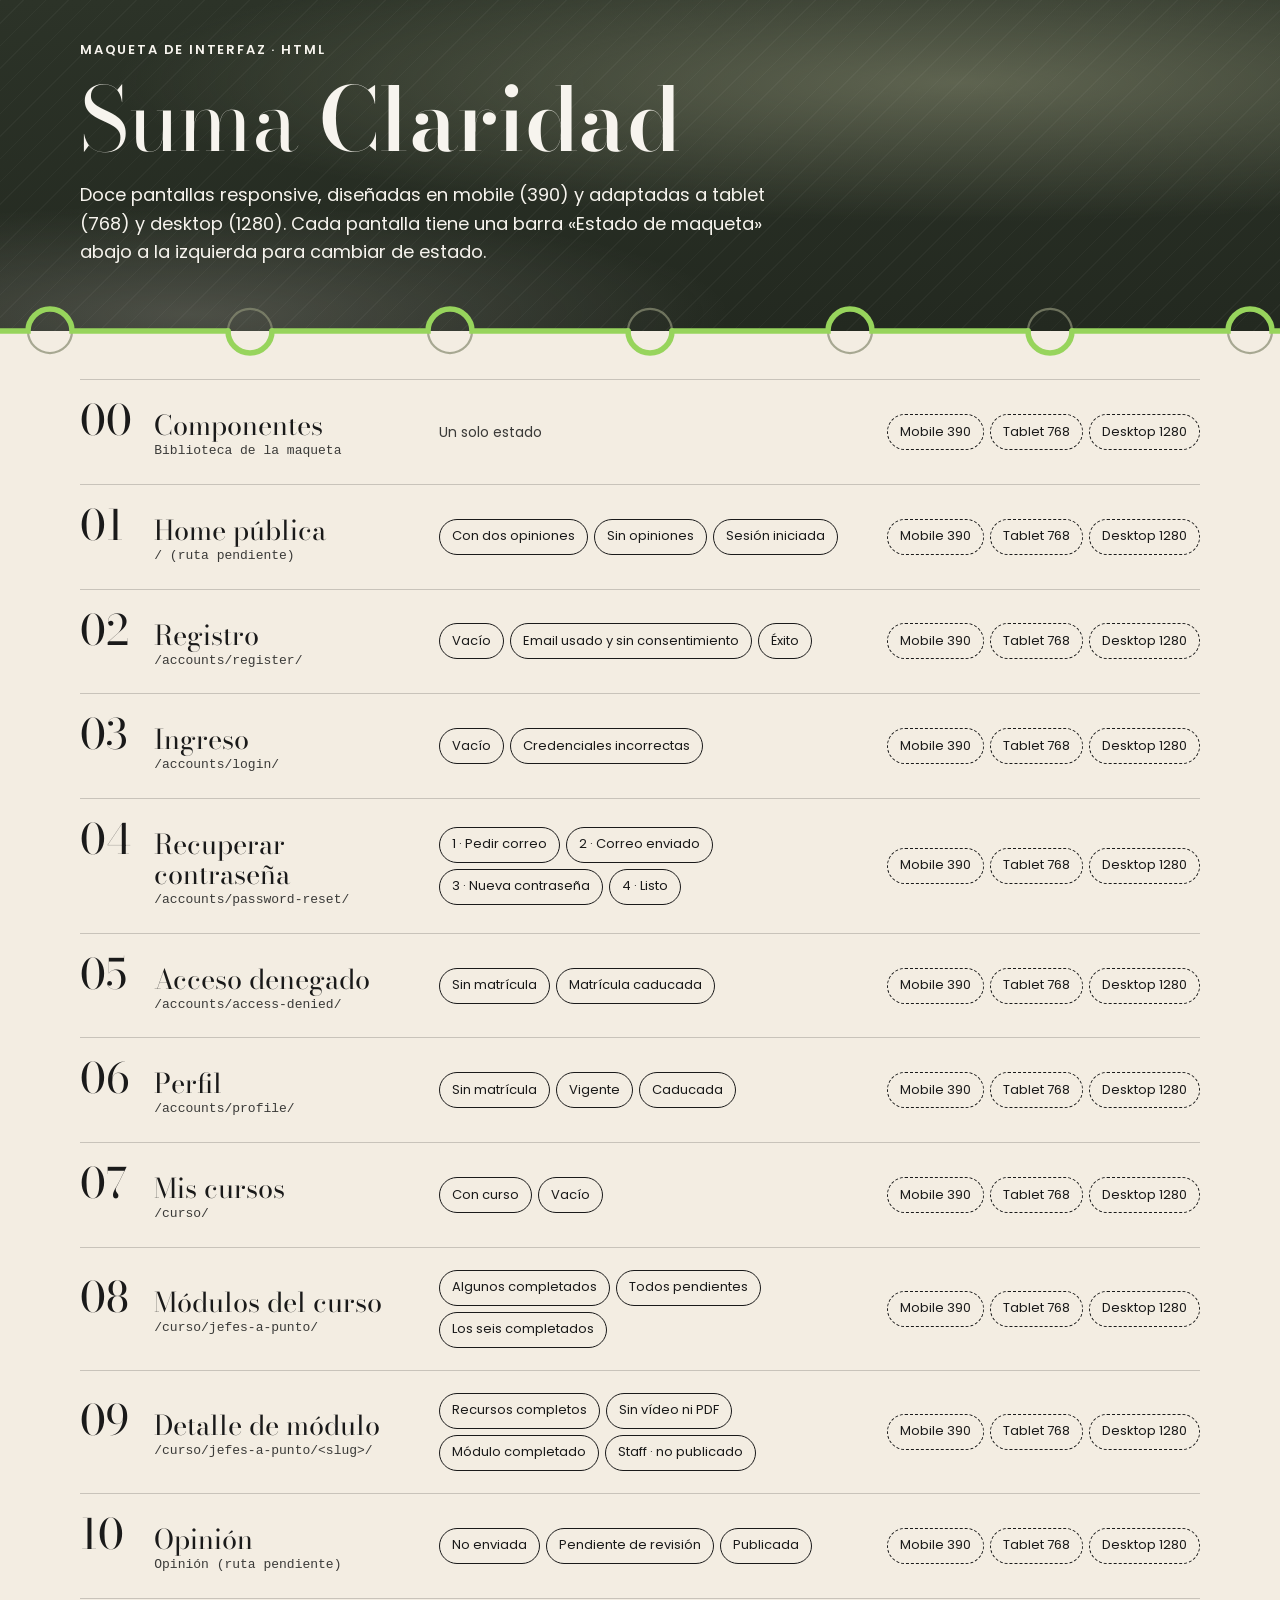
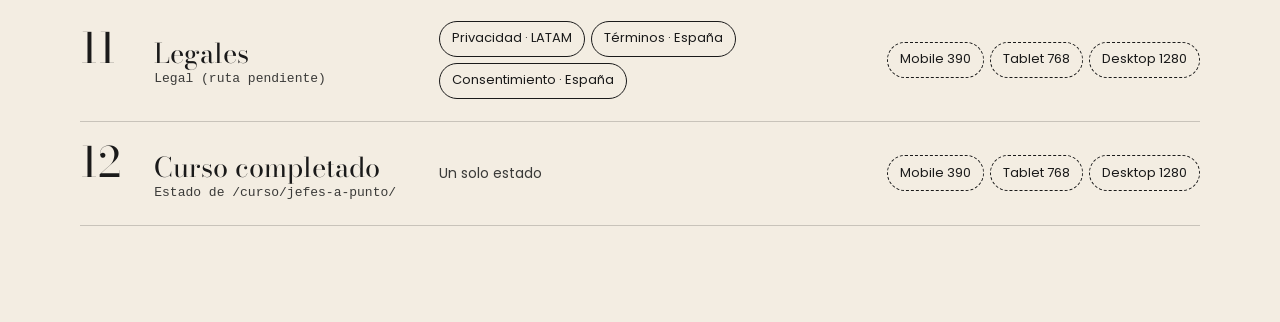
==== commit f5d75aea: "feat: tercera ronda de ajustes, cambiando eslogan" ====
--- a/index.html
+++ b/index.html
@@ -3,7 +3,7 @@
 <head>
   <meta charset="utf-8">
   <meta name="viewport" content="width=device-width, initial-scale=1">
-  <title>Índice de maquetas · Jefes a Punto</title>
+  <title>Índice de maquetas · Suma Claridad</title>
   <link rel="preconnect" href="https://fonts.googleapis.com">
   <link rel="preconnect" href="https://fonts.gstatic.com" crossorigin>
   <link rel="stylesheet" href="https://fonts.googleapis.com/css2?family=Bodoni+Moda:ital,opsz,wght@0,6..96,400;0,6..96,600;1,6..96,400&family=Poppins:wght@400;600&display=swap">
@@ -16,7 +16,7 @@
       <div class="hero__media" aria-hidden="true"></div>
       <div class="container" style="padding-block:40px 64px">
         <p class="eyebrow">Maqueta de interfaz · HTML</p>
-        <h1 class="display display--l">Jefes a <span class="w600">Punto</span></h1>
+        <h1 class="display display--l">Suma <span class="w600">Claridad</span></h1>
         <p class="lead" style="margin-top:18px">Doce pantallas responsive, diseñadas en mobile (390) y adaptadas a tablet (768) y desktop (1280). Cada pantalla tiene una barra «Estado de maqueta» abajo a la izquierda para cambiar de estado.</p>
       </div>
     </section>
--- a/css/styles.css
+++ b/css/styles.css
@@ -1,5 +1,5 @@
 /* ==========================================================================
-   Jefes a Punto — maqueta de interfaz
+   Suma Claridad — maqueta de interfaz
    Mobile first: base 390 px (360 útiles) · tablet ≥768 px · desktop ≥1280 px
    ========================================================================== */
 
@@ -13,6 +13,7 @@
   --tinta-suave: #3A3A38;
   --exhibicion: #2C3328;
   --blanco: #F7F4EE;
+  --lima: #97D45C;
 
   /* Tipo: display serif de alto contraste + Poppins. Bodoni Moda sustituye a Erotique si no está instalada. */
   --f-display: "Erotique", "Bodoni Moda", "Didot", "Bodoni 72", serif;
@@ -24,11 +25,21 @@
   --radius: 14px;
   --radius-lg: 22px;
 
-  /* Borde de papel rasgado (separador de bandas) */
-  --tear-path: polygon(0 14px, 2% 9px, 4% 16px, 6.5% 6px, 9% 13px, 11% 4px, 14% 15px, 16% 8px, 19% 17px, 22% 7px, 24% 12px, 27% 3px, 30% 14px, 33% 9px, 35% 17px, 38% 5px, 41% 12px, 44% 8px, 47% 17px, 50% 6px, 53% 13px, 56% 3px, 59% 15px, 62% 9px, 65% 16px, 68% 5px, 71% 11px, 74% 4px, 77% 14px, 80% 8px, 83% 17px, 86% 6px, 89% 12px, 92% 4px, 95% 15px, 98% 7px, 100% 12px, 100% 100%, 0 100%);
-
-  /* Lámina de papel rasgado en los cuatro lados (menú) */
-  --paper-path: polygon(0% 1.5%, 5% 0.4%, 9% 1.8%, 14% 0.2%, 20% 1.2%, 26% 0%, 31% 1.6%, 37% 0.5%, 43% 1.4%, 50% 0.1%, 56% 1.7%, 62% 0.6%, 68% 1.3%, 74% 0%, 80% 1.5%, 86% 0.3%, 92% 1.6%, 97% 0.4%, 100% 1.2%, 98.5% 6%, 100% 11%, 98% 17%, 99.6% 23%, 98.2% 30%, 100% 37%, 98.6% 44%, 99.8% 51%, 98% 58%, 99.5% 65%, 98.4% 72%, 100% 79%, 98.2% 86%, 99.7% 93%, 98.8% 98.6%, 95% 99.4%, 89% 100%, 83% 98.6%, 77% 99.8%, 70% 98.8%, 64% 100%, 57% 98.7%, 51% 99.7%, 45% 98.5%, 38% 100%, 32% 98.9%, 25% 99.6%, 19% 98.4%, 12% 100%, 6% 98.8%, 0% 99.5%, 1.4% 93%, 0% 87%, 1.8% 80%, 0.3% 73%, 1.5% 66%, 0% 59%, 1.7% 52%, 0.4% 45%, 1.6% 38%, 0% 31%, 1.3% 24%, 0.2% 17%, 1.8% 10%, 0.5% 5%);
+  /* Cenefa: línea y semicírculos verdes; el gris cierra el otro medio círculo. */
+  --cenefa-w: 400px;
+  --cenefa-h: 72px;
+  --cenefa-up: url("data:image/svg+xml,%3Csvg xmlns='http://www.w3.org/2000/svg' width='400' height='72' viewBox='0 0 400 72' fill='none'%3E%3Cpath d='M0 36H28A22 22 0 0 1 72 36H228M272 36H400' stroke='%23fff' stroke-width='5.5' stroke-linecap='round'/%3E%3C/svg%3E");
+  --cenefa-down: url("data:image/svg+xml,%3Csvg xmlns='http://www.w3.org/2000/svg' width='400' height='72' viewBox='0 0 400 72' fill='none'%3E%3Cpath d='M228 36A22 22 0 0 0 272 36' stroke='%23fff' stroke-width='5.5' stroke-linecap='round'/%3E%3C/svg%3E");
+  --cenefa-up-v: url("data:image/svg+xml,%3Csvg xmlns='http://www.w3.org/2000/svg' width='72' height='400' viewBox='0 0 72 400' fill='none'%3E%3Cpath d='M36 0V28A22 22 0 0 1 36 72V228M36 272V400' stroke='%23fff' stroke-width='5.5' stroke-linecap='round'/%3E%3C/svg%3E");
+  --cenefa-down-v: url("data:image/svg+xml,%3Csvg xmlns='http://www.w3.org/2000/svg' width='72' height='400' viewBox='0 0 72 400' fill='none'%3E%3Cpath d='M36 228A22 22 0 0 0 36 272' stroke='%23fff' stroke-width='5.5' stroke-linecap='round'/%3E%3C/svg%3E");
+  --cenefa-line: url("data:image/svg+xml,%3Csvg xmlns='http://www.w3.org/2000/svg' width='400' height='72' viewBox='0 0 400 72' fill='none'%3E%3Cpath d='M0 36H400' stroke='%23fff' stroke-width='5.5'/%3E%3C/svg%3E");
+  --cenefa-bumps: url("data:image/svg+xml,%3Csvg xmlns='http://www.w3.org/2000/svg' width='400' height='72' viewBox='0 0 400 72' fill='none'%3E%3Cpath d='M28 36A22 22 0 0 1 72 36M228 36A22 22 0 0 0 272 36' stroke='%23fff' stroke-width='5.5' stroke-linecap='round'/%3E%3C/svg%3E");
+  --cenefa-line-v: url("data:image/svg+xml,%3Csvg xmlns='http://www.w3.org/2000/svg' width='72' height='400' viewBox='0 0 72 400' fill='none'%3E%3Cpath d='M36 0V400' stroke='%23fff' stroke-width='5.5'/%3E%3C/svg%3E");
+  --cenefa-bumps-v: url("data:image/svg+xml,%3Csvg xmlns='http://www.w3.org/2000/svg' width='72' height='400' viewBox='0 0 72 400' fill='none'%3E%3Cpath d='M36 28A22 22 0 0 1 36 72M36 228A22 22 0 0 0 36 272' stroke='%23fff' stroke-width='5.5' stroke-linecap='round'/%3E%3C/svg%3E");
+  --cenefa-ghost: url("data:image/svg+xml,%3Csvg xmlns='http://www.w3.org/2000/svg' width='400' height='72' viewBox='0 0 400 72' fill='none'%3E%3Cpath d='M28 36A22 22 0 0 0 72 36M228 36A22 22 0 0 1 272 36' stroke='%238A8E73' stroke-opacity='0.72' stroke-width='2.25' stroke-linecap='round'/%3E%3C/svg%3E");
+  --cenefa-ghost-v: url("data:image/svg+xml,%3Csvg xmlns='http://www.w3.org/2000/svg' width='72' height='400' viewBox='0 0 72 400' fill='none'%3E%3Cpath d='M36 28A22 22 0 0 0 36 72M36 228A22 22 0 0 1 36 272' stroke='%238A8E73' stroke-opacity='0.72' stroke-width='2.25' stroke-linecap='round'/%3E%3C/svg%3E");
+  --cenefa-corner: url("data:image/svg+xml,%3Csvg xmlns='http://www.w3.org/2000/svg' width='56' height='56' viewBox='0 0 56 56' fill='none'%3E%3Cpath d='M46 10H32A22 22 0 0 0 10 32V46' stroke='%23fff' stroke-width='8' stroke-linejoin='round'/%3E%3C/svg%3E");
+  --cenefa-inset: 18px;
 }
 
 @media (min-width: 768px) { :root { --gutter: 32px; } }
@@ -135,9 +146,28 @@
 .band--silver { background: var(--silver); }
 .band--dark { background: var(--exhibicion); color: var(--blanco); }
 
-.tear { position: relative; z-index: 1; height: 24px; margin-bottom: -1px; background: var(--from, var(--papel)); pointer-events: none; }
-.tear::after { content: ""; position: absolute; inset: 0 0 -2px; background: var(--to, var(--papel)); clip-path: var(--tear-path); }
-@media (min-width: 768px) { .tear { height: 30px; } }
+.tear {
+  --cenefa-over: var(--lima);
+  --cenefa-under: var(--lima);
+  position: relative; z-index: 2; height: var(--cenefa-h);
+  margin-top: calc(var(--cenefa-h) / -2); margin-bottom: calc(var(--cenefa-h) / -2);
+  background: var(--cenefa-ghost) repeat-x left center / var(--cenefa-w) var(--cenefa-h);
+  pointer-events: none; overflow: visible;
+}
+.tear::before, .tear::after {
+  content: ""; position: absolute; inset: 0;
+  mask-mode: alpha; pointer-events: none;
+}
+.tear::before {
+  background: var(--cenefa-over);
+  -webkit-mask: var(--cenefa-up) repeat-x left center / var(--cenefa-w) var(--cenefa-h);
+  mask: var(--cenefa-up) repeat-x left center / var(--cenefa-w) var(--cenefa-h);
+}
+.tear::after {
+  background: var(--cenefa-under);
+  -webkit-mask: var(--cenefa-down) repeat-x left center / var(--cenefa-w) var(--cenefa-h);
+  mask: var(--cenefa-down) repeat-x left center / var(--cenefa-w) var(--cenefa-h);
+}
 
 .section-head { margin-bottom: 32px; display: grid; gap: 12px; }
 .section-head--center { text-align: center; justify-items: center; }
@@ -155,9 +185,10 @@
   text-decoration: none; font-family: var(--f-display); font-size: 1.4rem; line-height: 1; margin: 0;
 }
 .brand__mark {
-  width: 32px; height: 32px; border-radius: 50%; border: 1px solid currentColor;
-  display: grid; place-items: center; font-size: 1.05rem; font-weight: 600;
-}
+  width: 36px; height: 36px; border-radius: 50%; border: 1px solid currentColor;
+  display: grid; place-items: center; font-size: 1.15rem; font-weight: 600; line-height: 1;
+}
+.site-header .brand__name { font-size: 1.35rem; letter-spacing: .01em; }
 
 .site-nav { display: none; }
 .site-nav__list { display: flex; align-items: center; gap: 4px; list-style: none; }
@@ -167,6 +198,10 @@
 }
 .site-nav__link:hover { text-decoration: underline; text-underline-offset: 8px; text-decoration-thickness: 1px; }
 .site-nav__link[aria-current="page"] { font-weight: 600; text-decoration: underline; text-underline-offset: 8px; text-decoration-thickness: 1px; }
+.site-nav__hello {
+  display: inline-flex; align-items: center; min-height: 44px; padding: 0 14px;
+  margin: 0; font-size: 15px; opacity: .82; white-space: nowrap;
+}
 .site-nav__link--cta { background: var(--tinta); color: var(--blanco); font-weight: 600; padding: 0 20px; margin-left: 8px; }
 .site-nav__link--cta:hover { text-decoration: none; background: var(--tinta-suave); }
 .site-header--dark .site-nav__link--cta { background: var(--blanco); color: var(--tinta); }
@@ -189,7 +224,7 @@
   position: fixed; inset: 0; z-index: 100;
   background: var(--silver);
   display: flex; align-items: stretch; justify-content: center;
-  padding: 6px;
+  padding: 48px 44px;
   animation: sheet-in .22s ease-out;
 }
 @keyframes sheet-in { from { opacity: 0; transform: translateY(8px); } to { opacity: 1; transform: none; } }
@@ -197,13 +232,64 @@
 
 .sheet__paper {
   width: 100%; max-width: 460px; display: flex;
-  background: var(--papel); clip-path: var(--paper-path);
-  padding: 20px 16px;
+  background: var(--papel);
+  padding: 48px 36px 40px;
+  position: relative;
+  border-radius: 22px;
+}
+.sheet__corner {
+  position: absolute; z-index: 2; width: 56px; height: 56px; pointer-events: none;
+  background: var(--lima); mask-mode: alpha; transform-origin: 10px 10px;
+  -webkit-mask: var(--cenefa-corner) center / 100% 100% no-repeat;
+  mask: var(--cenefa-corner) center / 100% 100% no-repeat;
+}
+.sheet__corner--tl { top: -10px; left: -10px; }
+.sheet__corner--tr { top: -10px; left: calc(100% - 10px); transform: scaleX(-1); }
+.sheet__corner--bl { top: calc(100% - 10px); left: -10px; transform: scaleY(-1); }
+.sheet__corner--br { top: calc(100% - 10px); left: calc(100% - 10px); transform: scale(-1); }
+.sheet__edge {
+  position: absolute; z-index: 1; pointer-events: none;
+}
+.sheet__edge--top, .sheet__edge--bottom {
+  left: var(--cenefa-inset); right: var(--cenefa-inset); height: var(--cenefa-h);
+  background: var(--cenefa-ghost) repeat-x left center / var(--cenefa-w) var(--cenefa-h);
+  background-position: var(--cenefa-phase, -160px) center;
+}
+.sheet__edge--top { top: calc(var(--cenefa-h) / -2); }
+.sheet__edge--bottom { bottom: calc(var(--cenefa-h) / -2); }
+.sheet__edge--left, .sheet__edge--right {
+  top: var(--cenefa-inset); bottom: var(--cenefa-inset); width: var(--cenefa-h);
+  background: var(--cenefa-ghost-v) repeat-y center top / var(--cenefa-h) var(--cenefa-w);
+  background-position: center var(--cenefa-phase, -160px);
+}
+.sheet__edge--left { left: calc(var(--cenefa-h) / -2); }
+.sheet__edge--right { right: calc(var(--cenefa-h) / -2); transform: scaleX(-1); }
+.sheet__edge::before, .sheet__edge::after {
+  content: ""; position: absolute; inset: 0; background: var(--lima); mask-mode: alpha;
+}
+.sheet__edge--top::before, .sheet__edge--bottom::before {
+  -webkit-mask: var(--cenefa-line) repeat-x left center / var(--cenefa-w) var(--cenefa-h);
+  mask: var(--cenefa-line) repeat-x left center / var(--cenefa-w) var(--cenefa-h);
+}
+.sheet__edge--top::after, .sheet__edge--bottom::after {
+  -webkit-mask: var(--cenefa-bumps) repeat-x left center / var(--cenefa-w) var(--cenefa-h);
+  mask: var(--cenefa-bumps) repeat-x left center / var(--cenefa-w) var(--cenefa-h);
+  -webkit-mask-position: var(--cenefa-phase, -160px) center;
+  mask-position: var(--cenefa-phase, -160px) center;
+}
+.sheet__edge--left::before, .sheet__edge--right::before {
+  -webkit-mask: var(--cenefa-line-v) repeat-y center top / var(--cenefa-h) var(--cenefa-w);
+  mask: var(--cenefa-line-v) repeat-y center top / var(--cenefa-h) var(--cenefa-w);
+}
+.sheet__edge--left::after, .sheet__edge--right::after {
+  -webkit-mask: var(--cenefa-bumps-v) repeat-y center top / var(--cenefa-h) var(--cenefa-w);
+  mask: var(--cenefa-bumps-v) repeat-y center top / var(--cenefa-h) var(--cenefa-w);
+  -webkit-mask-position: center var(--cenefa-phase, -160px);
+  mask-position: center var(--cenefa-phase, -160px);
 }
 .sheet__inner {
   flex: 1; overflow-y: auto;
-  border: 1px solid var(--tinta); border-radius: 30px;
-  padding: 10px 20px 28px;
+  padding: 4px 4px 12px;
   display: flex; flex-direction: column; align-items: center; text-align: center;
 }
 .sheet__inner--left { align-items: stretch; }
@@ -224,16 +310,16 @@
   display: flex; align-items: center; justify-content: center; gap: 14px; min-height: 60px;
   text-decoration: none; font-family: var(--f-display); font-size: 1.9rem; line-height: 1.1;
 }
-.sheet-list li:nth-child(even) .sheet-link { flex-direction: row-reverse; }
-.sheet-link__pill { flex: none; width: 46px; height: 28px; border-radius: 999px; background: var(--c, var(--granite)); }
-.sheet-link[aria-current="page"] span:last-child { text-decoration: underline; text-underline-offset: 8px; text-decoration-thickness: 1px; }
+.sheet-link[aria-current="page"] { text-decoration: underline; text-underline-offset: 8px; text-decoration-thickness: 1px; }
 .sheet__foot { margin-top: auto; padding-top: 28px; font-size: 15px; }
 .sheet__foot a { display: inline-flex; align-items: center; min-height: 44px; }
 
-.sheet-mods { list-style: none; display: grid; gap: 4px; margin-top: 12px; text-align: left; }
+.sheet--modules { padding-block: 32px; }
+.sheet--modules .sheet__paper { padding: 56px 40px 52px; }
+.sheet-mods { list-style: none; display: grid; gap: 10px; margin-top: 20px; text-align: left; }
 .sheet-mod {
   display: grid; grid-template-columns: 46px 1fr auto; gap: 12px; align-items: center;
-  min-height: 64px; padding: 8px 12px; border-radius: 16px; text-decoration: none;
+  min-height: 76px; padding: 14px 16px; border-radius: 16px; text-decoration: none;
 }
 .sheet-mod:hover { background: rgba(138, 142, 115, .2); }
 .sheet-mod[aria-current="page"] { background: var(--tinta); color: var(--blanco); }
@@ -247,8 +333,10 @@
 .status-dot--done { background: var(--granite); border-color: var(--granite); color: var(--tinta); }
 
 @media (min-width: 768px) {
-  .sheet { background: rgba(44, 51, 40, .62); align-items: center; padding: 32px; }
-  .sheet__paper { max-height: calc(100dvh - 64px); padding: 24px 20px; }
+  .sheet { background: rgba(44, 51, 40, .62); align-items: center; padding: 48px; }
+  .sheet__paper { max-height: calc(100dvh - 96px); padding: 48px 36px 40px; }
+  .sheet--modules { padding-block: 36px; }
+  .sheet--modules .sheet__paper { max-height: calc(100dvh - 72px); padding: 60px 44px 56px; }
 }
 
 /* ---------- Segmentado (idioma, ámbito, pestañas) ---------- */
@@ -491,7 +579,7 @@
   content: ""; position: absolute; inset: 0;
   background: repeating-linear-gradient(135deg, rgba(247, 244, 238, .035) 0 1px, transparent 1px 16px);
 }
-.hero .ph-tag, .finale .ph-tag { position: absolute; right: var(--gutter); bottom: 8px; margin: 0; z-index: 1; opacity: .9; }
+.hero .ph-tag, .finale .ph-tag { position: absolute; right: var(--gutter); bottom: calc(var(--cenefa-h) / 2 + 12px); margin: 0; z-index: 1; opacity: .9; }
 
 .hero__inner { display: grid; gap: 22px; padding-block: 8px 72px; }
 .hero__meta {
@@ -501,39 +589,42 @@
 .hero__meta div { display: grid; }
 .hero__meta dt { opacity: .78; }
 .hero__meta dd { margin: 0; font-weight: 600; }
-.hero__title { margin-top: 28px; }
-.hero__title-line { display: block; }
-.hero__lead { font-size: 17px; max-width: 34ch; margin: 0; }
-.hero__hello { margin: 0; }
+.hero__title {
+  margin-top: 12px;
+  font-size: clamp(2.15rem, 8.4vw, 3.15rem);
+  line-height: .95;
+  white-space: nowrap;
+}
+.hero__title-line { display: inline; }
+.hero__lead { font-size: 17px; max-width: 34ch; margin: 0 0 0 auto; text-align: right; }
 .hero__actions { margin-top: 8px; }
 
 @media (min-width: 768px) {
-  .hero__inner { padding-block: 16px 96px; gap: 28px; }
-  .hero__meta { grid-template-columns: repeat(4, 1fr); }
-  .hero__lead { font-size: 19px; }
-}
-@media (min-width: 1280px) {
   .hero__inner {
-    grid-template-columns: 1fr 360px;
-    grid-template-areas: "meta meta" "hello lead" "title title" "actions actions";
-    padding-block: 24px 120px; column-gap: 48px;
+    padding-block: 16px 96px;
+    row-gap: 20px;
+    grid-template-columns: 1fr;
+    grid-template-areas: "meta" "title" "lead" "actions";
   }
-  .hero__meta { grid-area: meta; }
-  .hero__hello { grid-area: hello; align-self: end; }
-  .hero__lead { grid-area: lead; margin-top: 40px; }
-  .hero__title { grid-area: title; margin-top: 0; }
-  .hero__title-line { display: inline; }
+  .hero__meta { grid-area: meta; grid-template-columns: repeat(4, 1fr); }
+  .hero__title { grid-area: title; font-size: clamp(4.5rem, 8.5vw, 6.4rem); margin-top: 8px; }
+  .hero__lead {
+    grid-area: lead;
+    justify-self: end;
+    margin: 4px 0 0;
+    font-size: 17px;
+  }
   .hero__actions { grid-area: actions; }
 }
+@media (min-width: 1280px) {
+  .hero__inner { padding-block: 24px 120px; }
+  .hero__title { font-size: 8.5rem; }
+  .hero__lead { font-size: 18px; }
+}
 
 /* ---------- Home: sobre el curso ---------- */
 
 .about { display: grid; gap: 40px; }
-.title-pill {
-  display: inline-block; width: 1.1em; height: .62em; border-radius: 999px; vertical-align: .04em;
-  background: var(--granite);
-  background-image: repeating-linear-gradient(135deg, rgba(26, 26, 26, .12) 0 1px, transparent 1px 6px);
-}
 .about__text { margin-top: 24px; }
 .facts {
   list-style: none; display: grid; grid-template-columns: 1fr 1fr; gap: 1px; margin-top: 32px;
@@ -646,23 +737,40 @@
 
 /* ---------- Opiniones ---------- */
 
+.opinions-carousel { display: grid; gap: 20px; }
 .opinions { list-style: none; display: grid; gap: 16px; }
+.opinions-carousel .opinions { display: block; position: relative; }
 .opinion {
   background: var(--blanco); border-radius: var(--radius-lg); padding: 26px;
   display: flex; flex-direction: column; gap: 18px; border: 1px solid rgba(26, 26, 26, .06);
 }
+.opinions-carousel .opinion { min-height: 220px; }
 .opinion__quote { font-family: var(--f-display); font-size: 1.4rem; line-height: 1.35; margin: 0; }
 .opinion__quote::before { content: "“"; display: block; font-size: 3.4rem; line-height: .7; margin-bottom: 6px; }
-.opinion__who { display: flex; align-items: center; gap: 12px; font-size: 14px; margin-top: auto; }
+.opinion__who { font-size: 14px; margin-top: auto; }
 .opinion__who strong { display: block; }
-.avatar {
-  flex: none; width: 44px; height: 44px; border-radius: 50%; background: var(--granite);
-  display: grid; place-items: center; font-weight: 600; font-size: 15px;
-}
-@media (min-width: 768px) {
-  .opinions { grid-template-columns: 1fr 1fr; gap: 24px; }
+
+.carousel__nav {
+  display: flex; align-items: center; justify-content: center; gap: 16px;
+}
+.carousel__btn {
+  width: 48px; height: 48px; border-radius: 50%; border: 1px solid var(--tinta);
+  background: transparent; display: grid; place-items: center; cursor: pointer;
+}
+.carousel__btn:hover { background: var(--tinta); color: var(--blanco); }
+.carousel__btn:disabled { opacity: .35; cursor: default; }
+.carousel__btn:disabled:hover { background: transparent; color: inherit; }
+.carousel__dots { display: flex; gap: 8px; align-items: center; }
+.carousel__dot {
+  width: 10px; height: 10px; padding: 0; border: 0; border-radius: 50%;
+  background: var(--silver); cursor: pointer;
+}
+.carousel__dot[aria-current="true"] { background: var(--tinta); transform: scale(1.15); }
+
+@media (min-width: 768px) {
   .opinion { padding: 32px; }
   .opinion__quote { font-size: 1.6rem; }
+  .opinions-carousel { max-width: 720px; }
 }
 
 /* ---------- FAQ ---------- */
@@ -1032,7 +1140,11 @@
 
 /* ---------- Pie ---------- */
 
-.site-footer { background: var(--silver); color: var(--tinta); }
+.site-footer { position: relative; background: var(--silver); color: var(--tinta); }
+.site-footer > .tear {
+  position: absolute; left: 0; right: 0; top: calc(var(--cenefa-h) / -2);
+  margin: 0;
+}
 .site-footer__body { background: var(--silver); }
 .site-footer__grid { display: grid; gap: 32px; padding-block: 36px 28px; }
 .site-footer__brand p { margin: 8px 0 0; max-width: 36ch; }
@@ -1051,7 +1163,7 @@
   .site-footer__brand { grid-column: 1 / -1; }
 }
 @media (min-width: 1280px) {
-  .site-footer__grid { grid-template-columns: 1.4fr 1fr 1fr; gap: 56px; padding-block: 64px 40px; }
+  .site-footer__grid { grid-template-columns: 1.6fr 1fr; gap: 56px; padding-block: 64px 40px; }
   .site-footer__brand { grid-column: auto; }
 }
 
